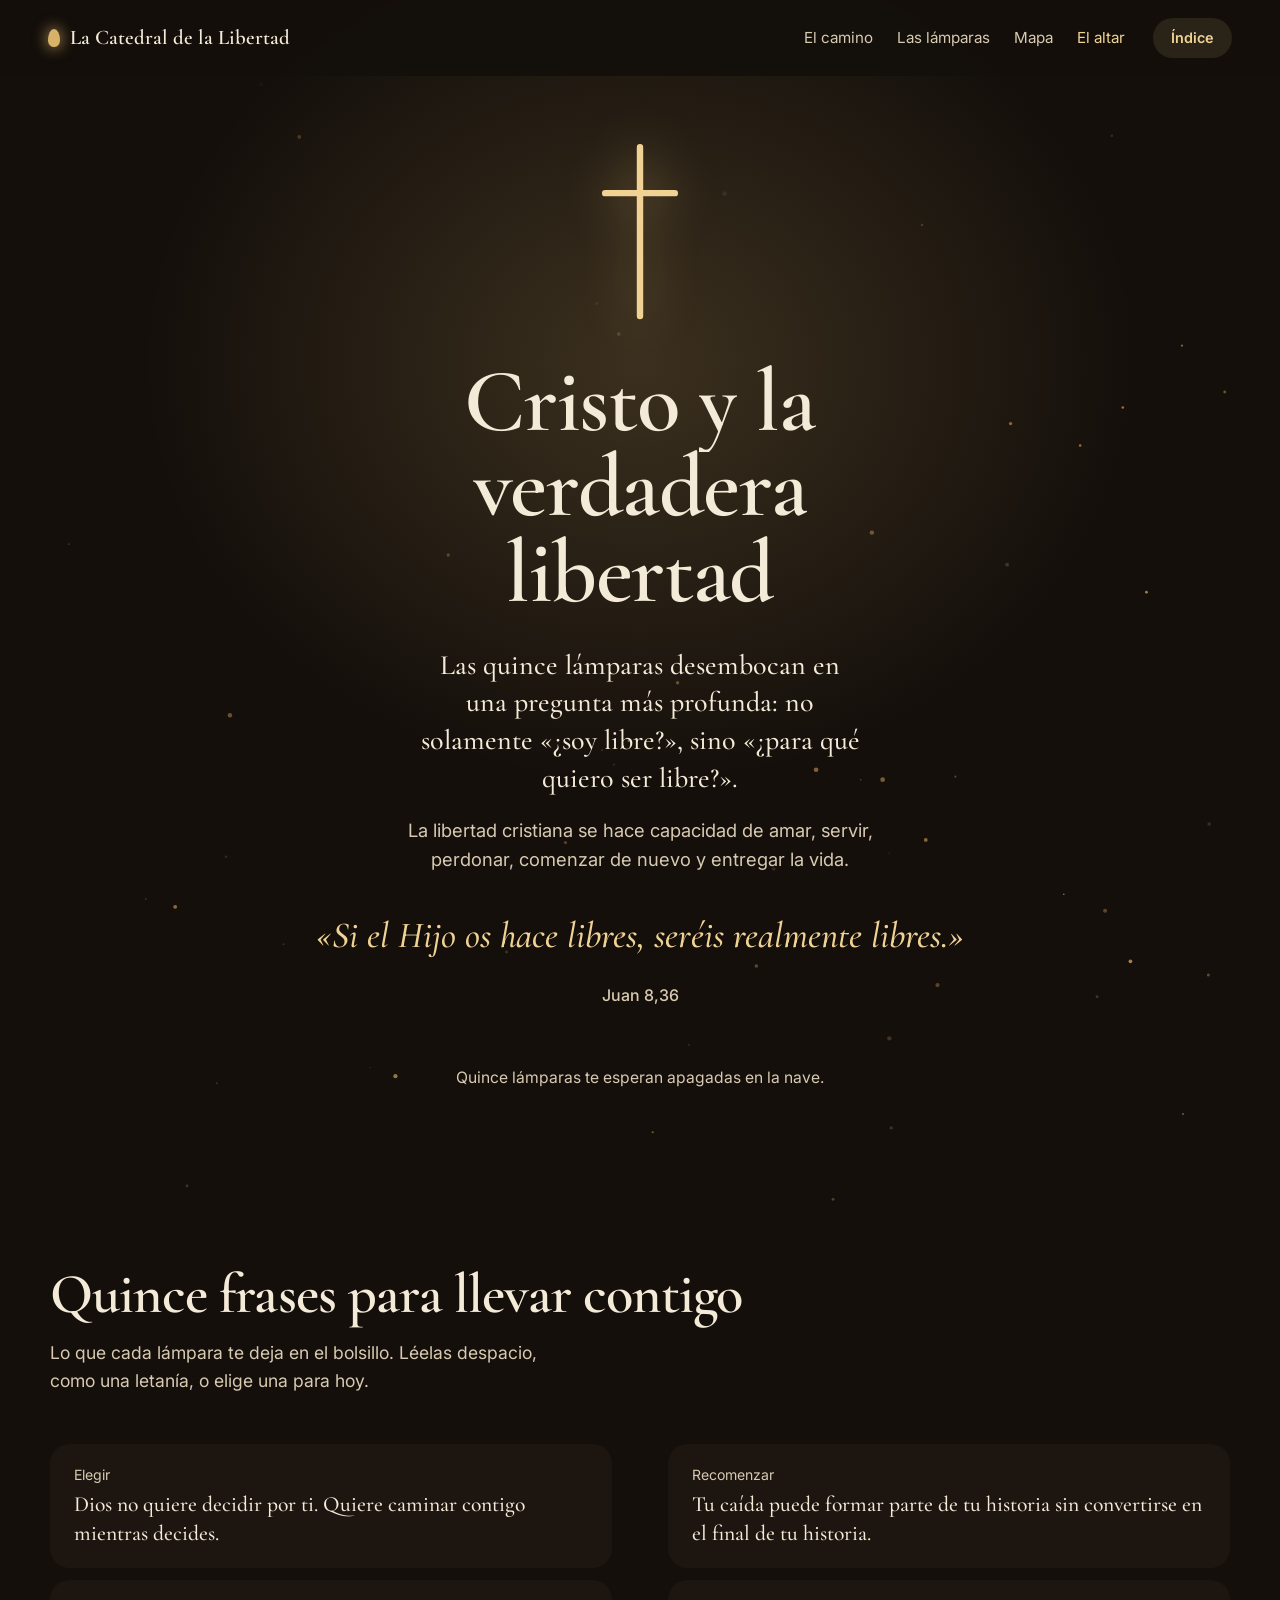
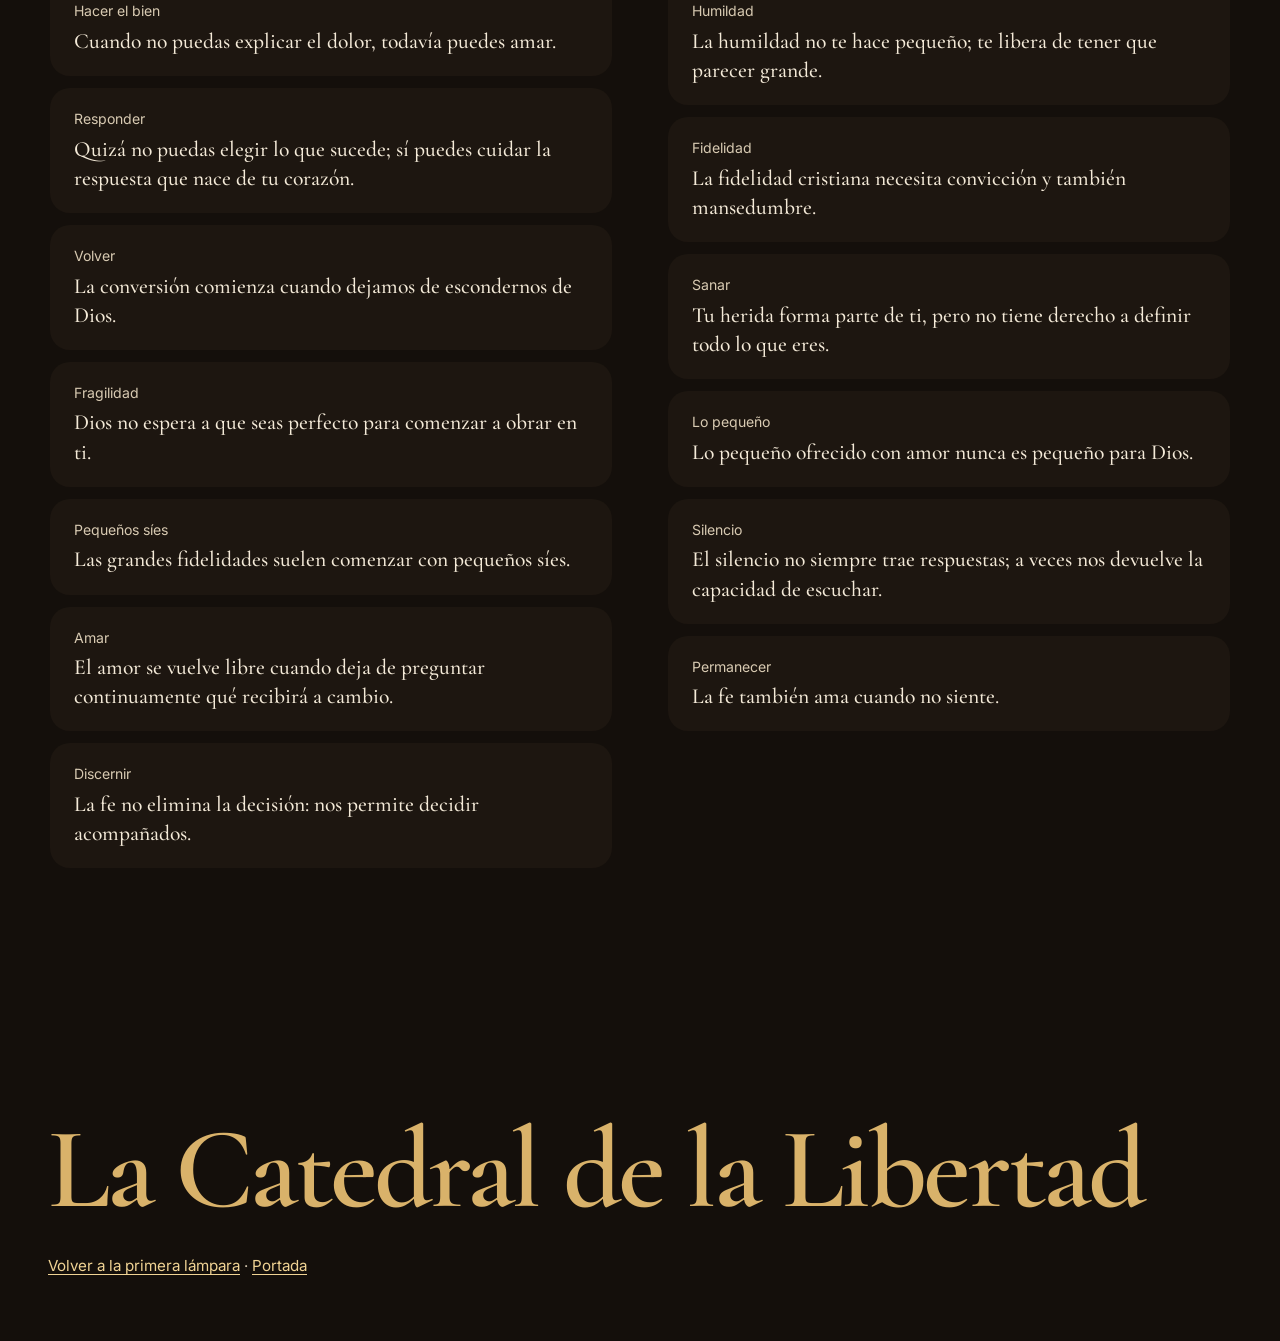
==== altar.html @ 7538ae70 "Add files via upload" ====
<!doctype html>
<html lang="es">
<head>
<meta charset="utf-8">
<meta name="viewport" content="width=device-width,initial-scale=1,viewport-fit=cover">
<title>El altar · La Catedral de la Libertad</title>
<meta name="description" content="El final del camino: Cristo y la verdadera libertad, y las quince frases para llevar contigo.">
<meta name="theme-color" content="#140f0b">
<link rel="icon" href="data:image/svg+xml,%3Csvg xmlns='http://www.w3.org/2000/svg' viewBox='0 0 64 64'%3E%3Crect width='64' height='64' rx='14' fill='%23140f0b'/%3E%3Cpath d='M32 10c6 8 9 13 9 19a9 9 0 0 1-18 0c0-6 3-11 9-19z' fill='%23d9b26a'/%3E%3Cpath d='M22 44h20l-3 10H25z' fill='%23a9803f'/%3E%3C/svg%3E">
<link rel="preconnect" href="https://fonts.googleapis.com">
<link rel="preconnect" href="https://fonts.gstatic.com" crossorigin>
<link href="https://fonts.googleapis.com/css2?family=Cormorant+Garamond:ital,wght@0,500;0,600;0,700;1,500&family=Inter:wght@400;500;600&display=swap" rel="stylesheet">
<link rel="stylesheet" href="estilo.css?v=4">
</head>
<body class="pagina-altar">
<header class="cabecera">
  <a class="marca" href="index.html"><span class="llama" aria-hidden="true"></span>La Catedral de la Libertad</a>
  <nav aria-label="Secciones">
    <a href="index.html#camino">El camino</a>
    <a href="index.html#lamparas">Las lámparas</a>
    <a href="index.html#mapa">Mapa</a>
    <a href="altar.html" aria-current="page">El altar</a>
  </nav>
  <a class="btn btn-linea cab-accion" href="index.html#lamparas">Índice</a>
</header>

<main id="top">
  <section class="altar-hero" aria-labelledby="altar-h">
    <div class="altar-fondo" aria-hidden="true" data-foto3d="0.025"><img src="assets_img/foto-altar.webp" alt="" onerror="this.parentNode.remove()"></div>
    <svg class="altar-cruz" viewBox="0 0 120 200" aria-hidden="true"><path d="M60 8v184M22 58h76"/></svg>
    <h1 id="altar-h">Cristo y la verdadera libertad</h1>
    <p class="entradilla">Las quince lámparas desembocan en una pregunta más profunda: no solamente «¿soy libre?», sino «¿para qué quiero ser libre?».</p>
    <p class="altar-texto">La libertad cristiana se hace capacidad de amar, servir, perdonar, comenzar de nuevo y entregar la vida.</p>
    <blockquote class="cita-grande"><p>«Si el Hijo os hace libres, seréis realmente libres.»</p><cite>Juan 8,36</cite></blockquote>
    <p class="progreso" data-progreso></p>
  </section>

  <section class="letania" aria-labelledby="letania-t">
    <h2 id="letania-t">Quince frases para llevar contigo</h2>
    <p class="letania-intro">Lo que cada lámpara te deja en el bolsillo. Léelas despacio, como una letanía, o elige una para hoy.</p>
    <ol id="letania-lista"></ol>
  </section>
</main>

<footer class="pie">
  <p class="pie-nombre">La Catedral de la Libertad</p>
  <p><a href="lampara.html?n=1">Volver a la primera lámpara</a> · <a href="index.html">Portada</a></p>
</footer>
<script src="contenido.js?v=4"></script>
<script src="app.js?v=4"></script>
<script src="efectos.js?v=4"></script>
</body>
</html>
---- estilo.css ----
/* La Catedral de la Libertad · estilo (familia visual de Huellas franciscanas) */
:root{
  --noche:#140f0b; --noche-2:#1d1610; --tierra:#2a2018; --tierra-2:#342819;
  --oro:#d9b26a; --oro-2:#f0d394; --oro-3:#a9803f;
  --marfil:#f4ead8; --marfil-2:#d8cab2; --gris:#a89a86;
  --olivo:#8f9b62; --terracota:#c0764a; --azul:#6f8fb0;
  --serif:'Cormorant Garamond',Georgia,'Times New Roman',serif;
  --sans:'Inter',system-ui,-apple-system,'Segoe UI',Roboto,Arial,sans-serif;
  --m:clamp(16px,4vw,48px);
  --lectura:1.18rem;
  --ease:cubic-bezier(.22,1,.36,1);
  color-scheme:dark;
}
*{box-sizing:border-box}
html{scroll-behavior:smooth;-webkit-text-size-adjust:100%}
html.letra-grande{--lectura:1.42rem}
@media (prefers-reduced-motion:reduce){html{scroll-behavior:auto}}
body{margin:0;background:var(--noche);color:var(--marfil);font:17px/1.6 var(--sans);-webkit-font-smoothing:antialiased;overflow-x:hidden}
img{max-width:100%;display:block}
a{color:var(--oro-2);text-underline-offset:3px}
a:hover{color:var(--marfil)}
button{font:inherit;color:inherit;cursor:pointer}
:focus-visible{outline:2px solid var(--oro-2);outline-offset:3px}
::selection{background:var(--oro);color:var(--noche)}
h1,h2,h3{font-family:var(--serif);font-weight:600;line-height:1.02;letter-spacing:-.015em;margin:0;text-wrap:balance}
p{margin:0 0 1em}

/* ---------- nave (fondo fijo) ---------- */
#nave{position:fixed;inset:0;z-index:0;display:block;
  background:radial-gradient(90% 70% at 62% 40%,#2f2216 0%,#1a130d 50%,#0d0907 100%)}
#velo{position:fixed;inset:0;z-index:1;pointer-events:none;
  background:linear-gradient(90deg,rgba(13,9,7,.82) 0%,rgba(13,9,7,.35) 42%,rgba(13,9,7,0) 62%),linear-gradient(0deg,rgba(13,9,7,.6),rgba(13,9,7,0) 28%)}
@media (max-width:900px){#velo{background:linear-gradient(0deg,rgba(13,9,7,.9) 0%,rgba(13,9,7,.55) 45%,rgba(13,9,7,.15) 100%)}}
.nave-tip{position:fixed;left:0;top:0;z-index:40;pointer-events:none;background:var(--noche);color:var(--oro-2);
  font:500 14px/1.2 var(--sans);padding:8px 12px;border-radius:999px;white-space:nowrap}
main,.pie{position:relative;z-index:2}

/* ---------- cabecera ---------- */
.cabecera{position:fixed;top:0;left:0;right:0;z-index:30;display:flex;align-items:center;gap:28px;
  padding:18px var(--m);transition:background .35s,padding .35s}
.cabecera.compacta{background:rgba(20,15,11,.94);padding-top:10px;padding-bottom:10px}
.pagina-lampara .cabecera,.pagina-altar .cabecera{background:rgba(20,15,11,.94)}
.marca{display:flex;align-items:center;gap:10px;font:600 1.3rem/1 var(--serif);color:var(--marfil);text-decoration:none;margin-right:auto}
.llama{width:12px;height:18px;border-radius:50% 50% 45% 45%/62% 62% 38% 38%;background:var(--oro);box-shadow:0 0 14px 2px rgba(240,200,120,.55);animation:llama 2.6s ease-in-out infinite}
@keyframes llama{50%{transform:scale(.9,1.08);box-shadow:0 0 20px 4px rgba(240,200,120,.7)}}
.cabecera nav{display:flex;gap:24px}
.cabecera nav a{color:var(--marfil-2);text-decoration:none;font-size:.95rem}
.cabecera nav a:hover,.cabecera nav a[aria-current]{color:var(--oro-2)}
@media (max-width:860px){.cabecera nav{display:none}.marca{font-size:1.12rem}}

/* ---------- botones ---------- */
.btn{display:inline-flex;align-items:center;justify-content:center;min-height:48px;padding:12px 24px;border-radius:999px;
  font:600 .98rem/1.1 var(--sans);text-decoration:none;border:0;transition:transform .2s var(--ease),background .2s,color .2s}
.btn:active{transform:scale(.97)}
.btn-oro{background:var(--oro);color:var(--noche)}
.btn-oro:hover{background:var(--oro-2);color:var(--noche)}
.btn-linea{background:rgba(240,211,148,.1);color:var(--oro-2)}
.btn-linea:hover{background:rgba(240,211,148,.2);color:var(--marfil)}
.btn-peq{min-height:40px;padding:8px 16px;font-size:.88rem}
.cab-accion{min-height:40px;padding:8px 18px;font-size:.9rem}
.enlace{background:none;border:0;padding:0;color:var(--oro-2);text-decoration:underline;text-underline-offset:3px}

/* ---------- portada: hero ---------- */
.hero{min-height:100vh;min-height:100svh;display:flex;flex-direction:column;justify-content:center;padding:120px var(--m) 64px;position:relative}
.hero-txt{max-width:640px}
.hero h1{font-size:clamp(3.4rem,9vw,8.6rem);line-height:.9;letter-spacing:-.03em;color:var(--marfil)}
.entradilla{font:500 clamp(1.3rem,2.2vw,1.75rem)/1.35 var(--serif);color:var(--marfil);margin:28px 0 36px;max-width:30ch}
.hero-acciones{display:flex;flex-wrap:wrap;gap:12px}
.progreso{margin-top:28px;color:var(--marfil-2);font-size:.98rem}
.pista{position:absolute;left:var(--m);bottom:28px;margin:0;color:var(--gris);font-size:.9rem}
@media (max-width:900px){.hero{justify-content:flex-end;padding-bottom:96px}}

/* ---------- intro ---------- */
.intro{min-height:90vh;display:grid;grid-template-columns:minmax(0,560px) 1fr;gap:48px;align-items:center;padding:160px var(--m)}
.intro h2{font-size:clamp(2.4rem,5vw,4.2rem);margin-bottom:28px}
.intro-txt p{font-size:var(--lectura);color:var(--marfil)}
.pregunta{margin:0;justify-self:end;max-width:460px;font:500 clamp(1.6rem,3vw,2.25rem)/1.2 var(--serif);color:var(--marfil-2);text-align:right}
.pregunta strong{display:block;color:var(--oro-2);font-weight:600;font-style:italic}
@media (max-width:900px){.intro{grid-template-columns:1fr;padding:120px var(--m);min-height:0}.pregunta{justify-self:start;text-align:left}}

/* ---------- etapas ---------- */
.etapa{background:var(--noche-2);padding:140px var(--m) 160px;display:grid;grid-template-columns:minmax(0,5fr) minmax(0,7fr);gap:clamp(32px,6vw,96px)}
.etapa-2{background:var(--tierra)}
.etapa-3{background:#18120d}
.etapa-cab{position:sticky;top:110px;align-self:start;display:flex;gap:24px}
.etapa-cab .etapa-num{font:600 clamp(5rem,11vw,10rem)/.8 var(--serif);color:var(--oro);margin:0;max-width:none}
.etapa-cab h2{font-size:clamp(2.2rem,4vw,3.6rem);margin:6px 0 20px}
.etapa-cab p{color:var(--marfil);font-size:1.06rem;max-width:42ch}
.etapa-rango{color:var(--oro-2)!important;font-weight:500}
.lista-lamparas{list-style:none;margin:0;padding:0;display:flex;flex-direction:column;gap:10px}
.item-lampara{display:grid;grid-template-columns:96px 1fr 28px;gap:24px;align-items:center;padding:18px 20px 18px 18px;border-radius:20px;
  text-decoration:none;color:var(--marfil);background:rgba(244,234,216,.035);transition:background .25s,transform .25s var(--ease)}
.item-lampara:hover{background:rgba(240,211,148,.1);color:var(--marfil);transform:translateX(6px)}
.item-img{width:96px;height:96px;border-radius:50%;overflow:hidden;background:var(--tierra);filter:saturate(.55) brightness(.75);transition:filter .4s}
.item-img img{width:100%;height:100%;object-fit:cover;transform:scale(1.08)}
.item-lampara:hover .item-img,.item-lampara.encendida .item-img{filter:none}
.item-txt{display:flex;flex-direction:column;gap:4px;min-width:0}
.item-tit{font:600 clamp(1.4rem,2.2vw,1.8rem)/1.1 var(--serif);color:var(--marfil)}
.item-meta{font-size:.9rem;color:var(--marfil-2)}
.item-llevar{font:italic 500 1.12rem/1.35 var(--serif);color:var(--oro-2)}
.item-estado{width:14px;height:20px;border-radius:50% 50% 45% 45%/62% 62% 38% 38%;background:var(--tierra-2);justify-self:center;transition:background .3s,box-shadow .3s}
.item-lampara.encendida .item-estado{background:var(--oro-2);box-shadow:0 0 16px 4px rgba(240,200,120,.55)}
.ventana{height:70vh}
@media (max-width:900px){
  .etapa{grid-template-columns:1fr;padding:96px var(--m) 110px}
  .etapa-cab{position:static}
  .item-lampara{grid-template-columns:72px 1fr 18px;gap:16px;padding:14px}
  .item-img{width:72px;height:72px}
  .item-lampara:hover{transform:none}
  .ventana{height:45vh}
}

/* ---------- mapa (rosetón) ---------- */
.mapa{background:var(--noche);padding:160px var(--m);display:grid;grid-template-columns:minmax(0,5fr) minmax(0,7fr);gap:clamp(32px,6vw,96px);align-items:center}
.mapa h2{font-size:clamp(2.2rem,4.4vw,3.8rem);margin-bottom:24px}
.mapa-txt>p{font-size:1.1rem;max-width:44ch}
.mapa-lista{list-style:none;padding:0;margin:32px 0 0;display:flex;flex-direction:column;gap:14px;color:var(--marfil-2)}
.mapa-lista a{color:var(--marfil);text-decoration-color:rgba(240,211,148,.35)}
.mapa-lista a.encendida{color:var(--oro-2)}
.ml-etapa{display:block;font:600 1.3rem/1.2 var(--serif);color:var(--c);margin-bottom:2px}
#mapa-svg{width:100%;height:auto;overflow:visible}
.m-anillo{fill:none;stroke:rgba(217,178,106,.22);stroke-width:1.5}
.m-anillo-2{stroke:rgba(217,178,106,.12)}
.m-radio{stroke:rgba(217,178,106,.18);stroke-width:1.2}
.m-centro{fill:var(--tierra);stroke:var(--oro);stroke-width:2}
.m-libertad{fill:var(--oro-2);font:700 30px var(--serif);text-anchor:middle;letter-spacing:.06em}
.m-sub{fill:var(--marfil-2);font:italic 500 19px var(--serif);text-anchor:middle}
.m-halo{fill:rgba(240,200,120,0);transition:fill .3s}
.m-punto{fill:var(--noche-2);stroke:var(--c);stroke-width:3;transition:fill .3s}
.m-n{fill:var(--marfil);font:600 17px var(--sans);text-anchor:middle;pointer-events:none}
.m-et{fill:var(--marfil-2);font:600 22px var(--serif);transition:fill .2s}
.m-luz:hover .m-halo,.m-luz:focus-visible .m-halo{fill:rgba(240,200,120,.22)}
.m-luz:hover .m-et,.m-luz:focus-visible .m-et{fill:var(--oro-2)}
.m-luz.encendida .m-punto{fill:var(--oro);stroke:var(--oro-2)}
.m-luz.encendida .m-n{fill:var(--noche)}
.m-luz.encendida .m-halo{fill:rgba(240,200,120,.18)}
@media (max-width:900px){.mapa{grid-template-columns:1fr;padding:110px var(--m)}.mapa-fig{order:-1}}

/* ---------- infografía ---------- */
.infografia{background:var(--marfil);color:var(--noche);padding:150px var(--m);display:grid;grid-template-columns:minmax(0,6fr) minmax(0,5fr);gap:clamp(32px,6vw,96px);align-items:center}
.infografia figure{margin:0}
.infografia img{width:100%;max-width:620px;height:auto;border-radius:6px;margin-inline:auto}
.infografia h2{font-size:clamp(2.2rem,4.4vw,3.8rem);margin-bottom:24px;color:var(--noche)}
.info-txt p{font-size:1.12rem;max-width:40ch}
.info-txt .nota{color:#4a3b2b}
.infografia .btn-linea{background:var(--noche);color:var(--oro-2)}
.infografia .btn-linea:hover{background:var(--tierra);color:var(--marfil)}
@media (max-width:900px){.infografia{grid-template-columns:1fr;padding:100px var(--m)}.infografia figure{order:2}}

/* ---------- cierre hacia el altar (portada) ---------- */
.altar-cierre{min-height:100vh;display:flex;flex-direction:column;justify-content:center;align-items:flex-start;padding:160px var(--m);max-width:820px}
.altar-cierre h2{font-size:clamp(2.6rem,6vw,5.4rem);margin-bottom:28px}
.altar-cierre>p{font:500 clamp(1.25rem,2vw,1.6rem)/1.4 var(--serif);max-width:34ch}
.cita-grande{margin:24px 0 40px;font:italic 500 clamp(1.6rem,3vw,2.3rem)/1.25 var(--serif);color:var(--oro-2)}
.cita-grande p{margin:0 0 8px}
.cita-grande cite{font:500 1rem var(--sans);font-style:normal;color:var(--marfil-2)}

/* ---------- pie ---------- */
.pie{background:var(--noche);padding:110px var(--m) 48px;color:var(--marfil-2)}
.pie-nombre{font:600 clamp(2.6rem,9vw,8rem)/.9 var(--serif);letter-spacing:-.03em;color:var(--oro);margin-bottom:32px}
.pie p:not(.pie-nombre){font-size:.95rem}
.sin-js{position:relative;z-index:3;padding:140px var(--m);font-size:1.1rem}

/* ---------- página de lámpara ---------- */
.pagina-lampara main{padding:120px var(--m) 40px}
.lamp-cab{display:grid;grid-template-columns:auto 1fr;gap:clamp(28px,5vw,72px);align-items:center;max-width:1180px;margin:0 auto 96px}
.lamp-img{position:relative;width:clamp(150px,22vw,300px);aspect-ratio:1}
.lamp-img img{width:100%;height:100%;object-fit:cover;border-radius:50%;transform:scale(1);filter:saturate(.6) brightness(.8);transition:filter 1.2s}
.lamp-img::after{content:"";position:absolute;inset:-10px;border-radius:50%;border:2px solid rgba(217,178,106,.35);transition:border-color 1s}
.lamp-luz{position:absolute;left:50%;top:-22px;width:18px;height:26px;margin-left:-9px;border-radius:50% 50% 45% 45%/62% 62% 38% 38%;background:var(--tierra-2);transition:background .6s,box-shadow .6s}
.lamp.encendida .lamp-img img{filter:none}
.lamp.encendida .lamp-img::after{border-color:var(--oro)}
.lamp.encendida .lamp-luz{background:var(--oro-2);box-shadow:0 0 26px 8px rgba(240,200,120,.55);animation:llama 2.4s ease-in-out infinite}
.lamp-cab h1{font-size:clamp(2.6rem,6vw,5.6rem);line-height:.95;letter-spacing:-.025em;max-width:16ch}
.lamp-fuente{font:italic 500 clamp(1.25rem,2vw,1.6rem)/1.3 var(--serif);color:var(--oro-2);margin:20px 0 10px}
.lamp-fuente i{font-style:normal}
.lamp-datos{color:var(--marfil-2);font-size:.95rem}
.lamp-herr{display:flex;flex-wrap:wrap;gap:10px;margin-top:20px}
@media (max-width:760px){.lamp-cab{grid-template-columns:1fr;gap:36px;margin-bottom:64px;padding-top:12px}}

.lectura{max-width:680px;margin:0 auto 110px}
.lectura p{font:500 calc(var(--lectura) + .22rem)/1.6 var(--serif);color:var(--marfil)}
.lectura p:first-child::first-letter{float:left;font:600 4.6em/.8 var(--serif);color:var(--oro);margin:.06em .1em 0 0}

.bloque{max-width:1180px;margin:0 auto 24px;padding:clamp(36px,5vw,64px);border-radius:28px;display:grid;grid-template-columns:minmax(0,4fr) minmax(0,8fr);gap:clamp(20px,4vw,64px)}
.bloque h2{font-size:clamp(1.9rem,3vw,2.6rem);color:var(--oro-2)}
.bloque p{font-size:var(--lectura);line-height:1.65;margin:0}
.detente{background:var(--noche-2)}
.palabra{background:var(--tierra)}
.palabra blockquote{margin:0}
.palabra blockquote p{font:italic 500 calc(var(--lectura) + .55rem)/1.35 var(--serif)}
.palabra cite{display:block;margin-top:14px;font-style:normal;color:var(--oro-2);font-weight:600}
.paso{background:var(--oro);color:var(--noche)}
.paso h2{color:var(--noche)}
.paso p{font-weight:500}
.oracion{background:var(--noche-2)}
.oracion p{font:500 calc(var(--lectura) + .2rem)/1.6 var(--serif)}
@media (max-width:760px){.bloque{grid-template-columns:1fr;border-radius:22px}}

.llevar{max-width:1180px;margin:110px auto 120px;text-align:center;display:flex;flex-direction:column;align-items:center}
.llevar h2{font:500 1.05rem/1.2 var(--sans);color:var(--marfil-2);letter-spacing:0;margin-bottom:20px}
.llevar-frase{font:600 clamp(1.9rem,4.4vw,3.4rem)/1.12 var(--serif);max-width:22ch;color:var(--marfil);margin-bottom:40px}
.lamp.encendida .llevar-frase{color:var(--oro-2)}
.btn-encender{min-height:56px;padding:14px 30px;font-size:1.05rem}
.btn-encender[aria-pressed="true"]{background:rgba(240,211,148,.12);color:var(--oro-2)}
.llevar-nota{margin-top:18px;color:var(--marfil-2);font-size:.95rem}

.lamp-nav{max-width:1180px;margin:0 auto 48px;display:grid;grid-template-columns:1fr 1fr;gap:12px}
.lamp-nav a{display:flex;flex-direction:column;gap:6px;padding:26px 30px;border-radius:22px;background:var(--noche-2);text-decoration:none;
  color:var(--marfil);font:600 clamp(1.25rem,2vw,1.6rem)/1.15 var(--serif);transition:background .25s}
.lamp-nav a span{font:500 .88rem var(--sans);color:var(--marfil-2)}
.lamp-nav a:hover{background:var(--tierra)}
.ln-sig{text-align:right;align-items:flex-end}
@media (max-width:640px){.lamp-nav{grid-template-columns:1fr}.ln-sig{text-align:left;align-items:flex-start}}
.rosario{max-width:1180px;margin:0 auto 40px}
.rosario ol{list-style:none;padding:0;margin:0;display:flex;flex-wrap:wrap;gap:8px;justify-content:center}
.rosario a{display:grid;place-items:center;width:44px;height:44px;border-radius:50%;background:var(--noche-2);color:var(--marfil-2);text-decoration:none;font:600 .9rem var(--sans);transition:background .2s,color .2s}
.rosario a:hover{background:var(--tierra);color:var(--marfil)}
.rosario a.encendida{background:var(--oro);color:var(--noche)}
.rosario a[aria-current]{outline:2px solid var(--oro-2);outline-offset:3px}
.ros-altar{font-family:var(--serif)!important;font-size:1.2rem!important}

/* ---------- altar ---------- */
.pagina-altar main{padding:0 var(--m)}
.altar-hero{min-height:100vh;display:flex;flex-direction:column;align-items:center;justify-content:center;text-align:center;padding:140px 0 100px;
  background:radial-gradient(60% 50% at 50% 30%,rgba(240,200,120,.18),rgba(20,15,11,0) 70%)}
.altar-cruz{width:clamp(70px,9vw,110px);height:auto;stroke:var(--oro-2);stroke-width:7;stroke-linecap:round;fill:none;margin-bottom:36px;filter:drop-shadow(0 0 24px rgba(240,200,120,.55))}
.altar-hero h1{font-size:clamp(2.8rem,7vw,6.4rem);line-height:.95;max-width:14ch}
.altar-hero .entradilla{margin:32px auto 18px;max-width:34ch}
.altar-texto{font-size:1.15rem;max-width:44ch;color:var(--marfil-2)}
.altar-hero .cita-grande{margin:20px 0 24px}
.letania{max-width:1180px;margin:0 auto;padding:60px 0 140px}
.letania h2{font-size:clamp(2.2rem,4.4vw,3.8rem);margin-bottom:16px}
.letania-intro{font-size:1.1rem;color:var(--marfil-2);max-width:48ch;margin-bottom:48px}
#letania-lista{list-style:none;margin:0;padding:0;columns:2 420px;column-gap:56px}
#letania-lista li{break-inside:avoid;margin-bottom:12px}
#letania-lista a{display:block;padding:20px 24px;border-radius:20px;background:var(--noche-2);text-decoration:none;transition:background .25s}
#letania-lista a:hover{background:var(--tierra)}
.let-matiz{display:block;font-size:.88rem;color:var(--marfil-2);margin-bottom:4px}
.let-frase{font:500 1.35rem/1.3 var(--serif);color:var(--marfil)}
#letania-lista li.encendida .let-frase{color:var(--oro-2)}

/* ---------- fotos realistas (si existen en assets_img) ---------- */
#foto-nave{position:fixed;inset:0;z-index:0;overflow:hidden;background:var(--noche)}
#foto-nave img{width:100%;height:100%;object-fit:cover;object-position:50% 45%;transform:scale(1.04);transform-origin:50% 48%;will-change:transform;filter:brightness(.82) saturate(.95)}
body.con-foto #velo{background:linear-gradient(90deg,rgba(13,9,7,.86) 0%,rgba(13,9,7,.5) 40%,rgba(13,9,7,.08) 70%),linear-gradient(0deg,rgba(13,9,7,.75),rgba(13,9,7,0) 35%)}
@media (max-width:900px){body.con-foto #velo{background:linear-gradient(0deg,rgba(13,9,7,.94) 0%,rgba(13,9,7,.6) 50%,rgba(13,9,7,.2) 100%)}}
.item-img img:not(.ilus){transform:scale(1.02)}

.etapa-foto{margin:40px 0 0;border-radius:24px;overflow:hidden;aspect-ratio:3/2;max-width:520px;background:var(--tierra)}
.etapa-foto img{width:100%;height:100%;object-fit:cover}
.etapa-cab{max-height:none}
@media (max-width:900px){.etapa-foto{aspect-ratio:16/10;max-width:none;margin-top:28px}}

.lamp-foto{position:relative;margin:-120px calc(var(--m) * -1) 0;height:min(78vh,760px);overflow:hidden;background:var(--noche)}
@property --s{syntax:'<number>';inherits:true;initial-value:1.03}
.lamp-foto{--s:1.03;transition:--s 8s linear}
.lamp.encendida .lamp-foto{--s:1.09}
.lamp-foto img,.lamp-foto .foto3d{width:100%;height:100%;object-fit:cover;display:block;filter:brightness(.55) saturate(.55);transition:filter 1.6s var(--ease);
  transform:translate3d(0,var(--py,0px),0) scale(var(--s));will-change:transform}
.lamp.encendida .lamp-foto img,.lamp.encendida .lamp-foto .foto3d{filter:brightness(.95) saturate(1.05)}
.lamp-foto.destello::after{content:"";position:absolute;inset:0;z-index:3;pointer-events:none;background:radial-gradient(60% 60% at 50% 60%,rgba(255,226,160,.55),rgba(255,226,160,0) 70%);animation:destello 1.4s var(--ease) forwards}
@keyframes destello{from{opacity:1}to{opacity:0}}
.lamp-velo{position:absolute;inset:0;background:linear-gradient(0deg,var(--noche) 0%,rgba(20,15,11,.55) 38%,rgba(20,15,11,0) 70%)}
.lamp:not(.sin-foto) .lamp-cab{grid-template-columns:1fr;margin-top:-260px;position:relative;z-index:2}
.lamp:not(.sin-foto) .lamp-img{display:none}
@media (max-width:760px){.lamp-foto{height:62vh}.lamp:not(.sin-foto) .lamp-cab{margin-top:-190px}}

.altar-hero{position:relative;isolation:isolate}
.altar-fondo{position:absolute;inset:0 calc(var(--m) * -1);z-index:-1;overflow:hidden}
.altar-fondo img{width:100%;height:100%;object-fit:cover;filter:brightness(.5)}
.altar-fondo::after{content:"";position:absolute;inset:0;background:linear-gradient(0deg,var(--noche) 0%,rgba(20,15,11,.35) 50%,rgba(20,15,11,.6) 100%)}

/* ---------- 3D y movimiento ---------- */
.foto3d{position:absolute;inset:0;width:100%;height:100%;display:block}
img.con-3d{visibility:hidden}
#foto-nave{transform-origin:50% 48%;will-change:transform}
body.con-foto #nave{background:none}
#foto-nave img{transform:none}
#foto-nave .foto3d{filter:brightness(.82) saturate(.95)}
.etapa-foto{position:relative;transition:transform .5s var(--ease);transform-style:preserve-3d}
.altar-fondo .foto3d{filter:brightness(.5)}
.motas{position:absolute;inset:0;width:100%;height:100%;pointer-events:none;z-index:2}
.lamp-foto .motas{z-index:1}
.altar-hero .motas{z-index:0}
.chispas{position:fixed;inset:0;z-index:60;pointer-events:none}
.infografia figure{transition:transform .5s var(--ease)}

/* títulos palabra a palabra */
.pal{display:inline-block;overflow:hidden;vertical-align:top;padding-bottom:.08em;margin-bottom:-.08em}
.pal>span{display:inline-block;transform:translateY(105%);transition:transform 1s var(--ease) calc(var(--i) * 90ms + 150ms)}
.pal-in .pal>span{transform:none}

/* rosetón */
#mapa-svg .m-radio{stroke-dasharray:240;stroke-dashoffset:240;transition:stroke-dashoffset 1.6s var(--ease)}
#mapa-svg .m-luz{opacity:0;transform-box:fill-box;transform-origin:center;transition:opacity .6s,transform .6s var(--ease)}
#mapa-svg.dibujado .m-radio{stroke-dashoffset:0}
#mapa-svg.dibujado .m-luz{opacity:1}
#mapa-svg .m-anillo{transform-origin:300px 300px;stroke-dasharray:6 10}
#mapa-svg.dibujado .m-anillo{animation:girar 90s linear infinite}
#mapa-svg.dibujado .m-anillo-2{animation-direction:reverse;animation-duration:140s}
@keyframes girar{to{transform:rotate(360deg)}}
.m-luz.encendida .m-halo{animation:latir 2.6s ease-in-out infinite}
@keyframes latir{50%{fill:rgba(240,200,120,.32)}}
.altar-cruz{animation:cruz 5s ease-in-out infinite}
@keyframes cruz{50%{filter:drop-shadow(0 0 40px rgba(240,200,120,.85))}}

/* recorrido 3D por la nave */
.vuelo{position:relative;background:#0b0806}
.vuelo-cab{padding:140px var(--m) 40px;max-width:760px}
.vuelo-cab h2{font-size:clamp(2.6rem,6vw,5.2rem);margin-bottom:20px}
.vuelo-cab p{font-size:1.15rem;color:var(--marfil-2);max-width:46ch}
.vuelo-pista{position:relative;height:900vh}
.vuelo-escena{position:sticky;top:0;height:100vh;height:100svh;overflow:hidden;perspective:900px;perspective-origin:50% 45%}
.vuelo-fondo{position:absolute;inset:-10%;background:url(assets_img/foto-nave.webp) center 45%/cover no-repeat;filter:brightness(.28) blur(3px) saturate(.8)}
.vuelo-mundo{position:absolute;left:50%;top:50%;width:0;height:0;transform-style:preserve-3d}
.vc{position:absolute;left:0;top:0;width:min(46vw,620px);aspect-ratio:16/10;border-radius:22px;overflow:hidden;text-decoration:none;color:var(--marfil);
  background:var(--tierra);visibility:hidden;will-change:transform,opacity;backface-visibility:hidden}
.vc img{width:100%;height:100%;object-fit:cover;filter:brightness(.62) saturate(.7);transition:filter .8s}
.vc::after{content:"";position:absolute;inset:0;background:linear-gradient(0deg,rgba(13,9,7,.92) 0%,rgba(13,9,7,.2) 55%,rgba(13,9,7,0) 75%)}
.vc-txt{position:absolute;left:26px;right:26px;bottom:22px;z-index:2;display:flex;flex-direction:column;gap:6px}
.vc-sup{font-size:.9rem;color:var(--oro-2)}
.vc-tit{font:600 clamp(1.4rem,2.6vw,2.2rem)/1.05 var(--serif)}
.vc-frase{font:italic 500 clamp(1rem,1.4vw,1.2rem)/1.3 var(--serif);color:var(--marfil-2)}
.vc-llama{position:absolute;top:18px;right:20px;z-index:2;width:14px;height:20px;border-radius:50% 50% 45% 45%/62% 62% 38% 38%;background:var(--tierra-2)}
.vc.encendida img,.vc:hover img,.vc:focus-visible img{filter:none}
.vc.encendida{box-shadow:0 0 0 2px var(--oro),0 0 60px rgba(240,200,120,.35)}
.vc.encendida .vc-llama{background:var(--oro-2);box-shadow:0 0 18px 5px rgba(240,200,120,.6);animation:llama 2.4s ease-in-out infinite}
.vc-altar{width:min(70vw,980px)}
.vc-altar img{filter:brightness(.8)}
.vuelo-hud{position:absolute;left:var(--m);bottom:44px;margin:0;z-index:3;font:600 clamp(1.1rem,2vw,1.5rem)/1.2 var(--serif);color:var(--marfil)}
.vuelo-barra{position:absolute;left:var(--m);right:var(--m);bottom:28px;height:3px;border-radius:3px;background:rgba(240,211,148,.15);z-index:3}
.vuelo-barra i{display:block;height:100%;background:var(--oro);border-radius:3px;transform-origin:left;transform:scaleX(0)}
@media (max-width:760px){.vc{width:78vw}.vc-altar{width:88vw}.vc-txt{left:16px;right:16px;bottom:14px}.vuelo-cab{padding-top:100px}}
/* sin movimiento: tira horizontal normal */
.vuelo.plano .vuelo-pista{height:auto}
.vuelo.plano .vuelo-escena{position:relative;height:auto;overflow-x:auto;perspective:none;padding:20px var(--m) 60px}
.vuelo.plano .vuelo-mundo{position:static;width:auto;height:auto;display:flex;gap:16px}
.vuelo.plano .vc{position:relative;visibility:visible;flex:0 0 min(78vw,480px)}
.vuelo.plano .vuelo-fondo,.vuelo.plano .vuelo-hud,.vuelo.plano .vuelo-barra{display:none}

/* ---------- movimiento ---------- */
.js .aparece{opacity:0;transform:translateY(24px);transition:opacity .8s var(--ease) var(--d,0ms),transform .8s var(--ease) var(--d,0ms)}
.js .aparece.visto{opacity:1;transform:none}
@media (prefers-reduced-motion:reduce){
  .llama,.lamp.encendida .lamp-luz{animation:none}
  .js .aparece{opacity:1;transform:none;transition:none}
  .item-lampara:hover{transform:none}
}
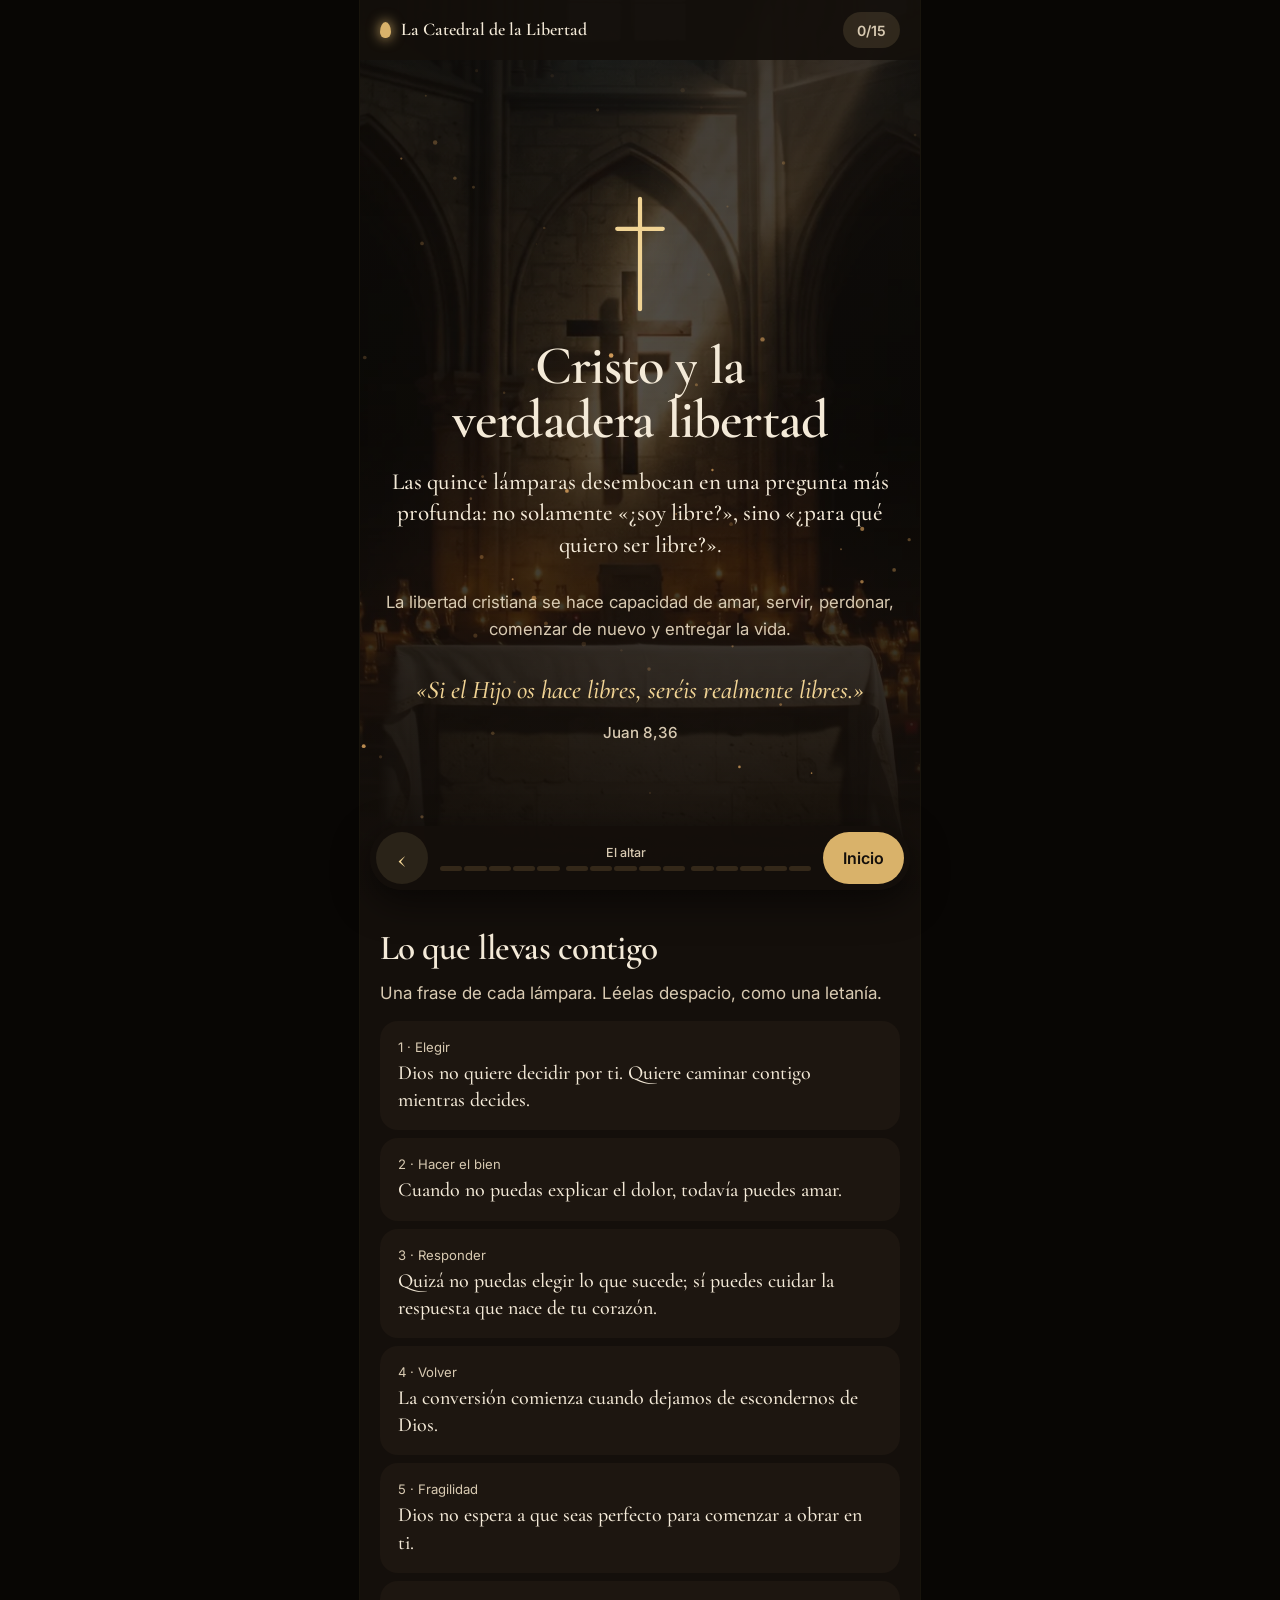
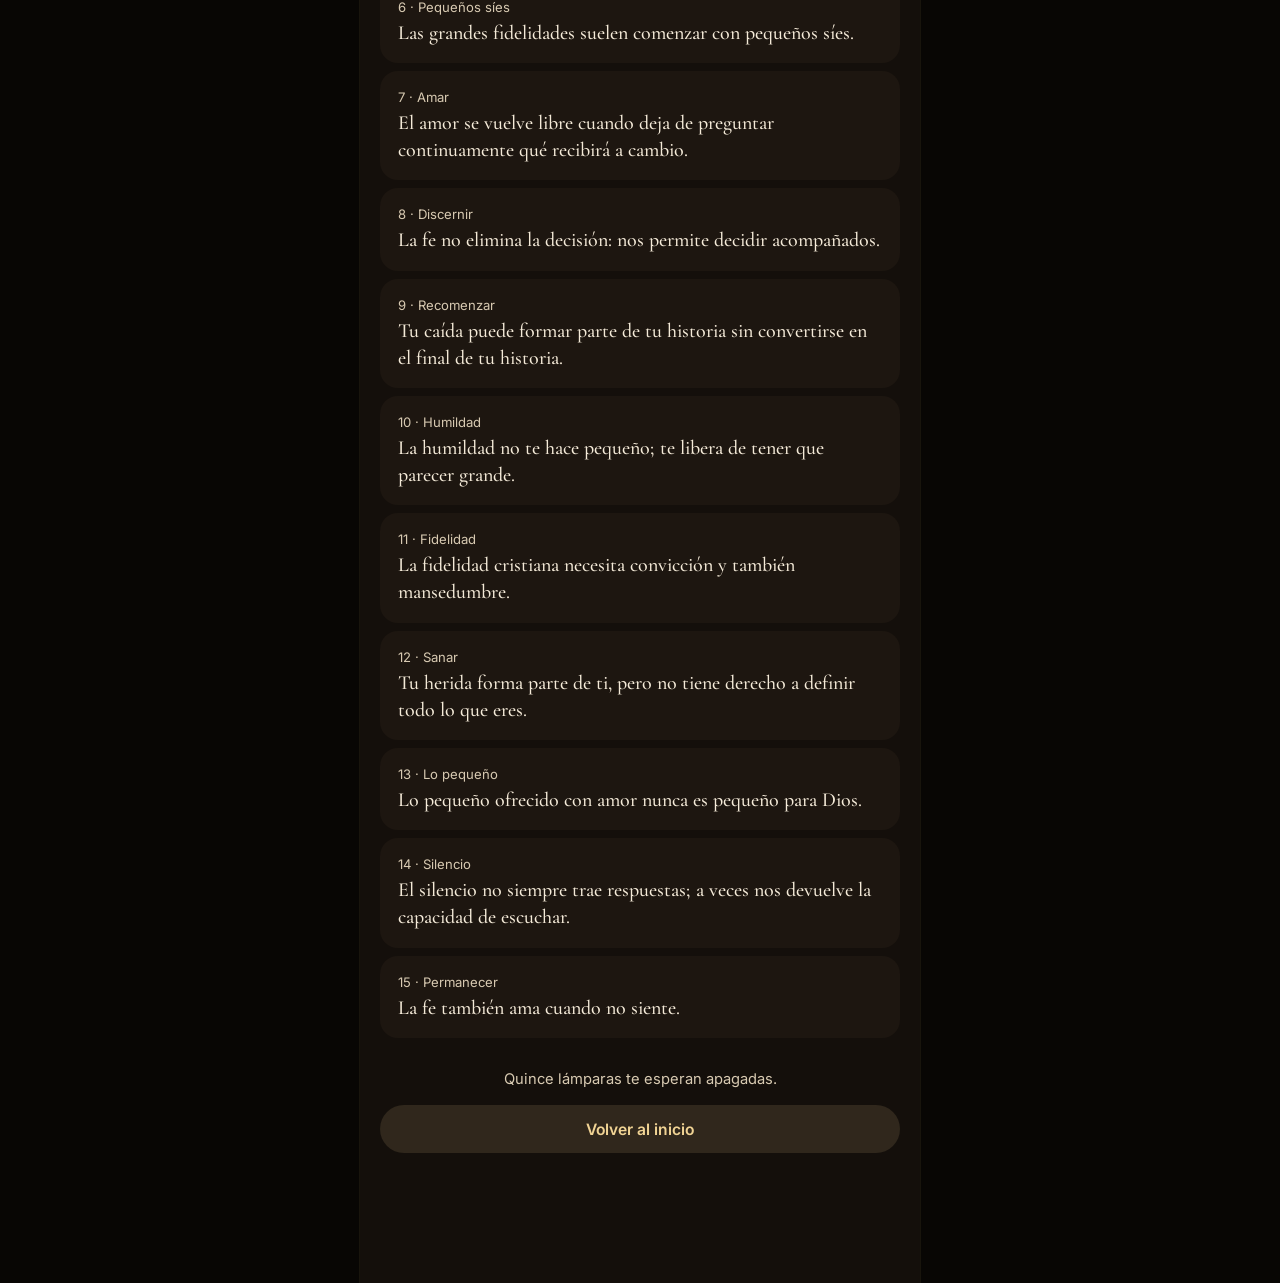
==== commit 420dccc2: "Add files via upload" ====
--- a/altar.html
+++ b/altar.html
@@ -4,26 +4,22 @@
 <meta charset="utf-8">
 <meta name="viewport" content="width=device-width,initial-scale=1,viewport-fit=cover">
 <title>El altar · La Catedral de la Libertad</title>
-<meta name="description" content="El final del camino: Cristo y la verdadera libertad, y las quince frases para llevar contigo.">
+<meta name="description" content="El final del camino: Cristo y la verdadera libertad.">
 <meta name="theme-color" content="#140f0b">
+<meta property="og:title" content="La Catedral de la Libertad">
+<meta property="og:description" content="Un camino en tres etapas y quince lámparas para descubrir con Cristo para qué queremos ser libres.">
+<meta property="og:image" content="assets_img/foto-nave.webp">
 <link rel="icon" href="data:image/svg+xml,%3Csvg xmlns='http://www.w3.org/2000/svg' viewBox='0 0 64 64'%3E%3Crect width='64' height='64' rx='14' fill='%23140f0b'/%3E%3Cpath d='M32 10c6 8 9 13 9 19a9 9 0 0 1-18 0c0-6 3-11 9-19z' fill='%23d9b26a'/%3E%3Cpath d='M22 44h20l-3 10H25z' fill='%23a9803f'/%3E%3C/svg%3E">
 <link rel="preconnect" href="https://fonts.googleapis.com">
 <link rel="preconnect" href="https://fonts.gstatic.com" crossorigin>
 <link href="https://fonts.googleapis.com/css2?family=Cormorant+Garamond:ital,wght@0,500;0,600;0,700;1,500&family=Inter:wght@400;500;600&display=swap" rel="stylesheet">
-<link rel="stylesheet" href="estilo.css?v=4">
+<link rel="stylesheet" href="estilo.css?v=6">
 </head>
 <body class="pagina-altar">
 <header class="cabecera">
   <a class="marca" href="index.html"><span class="llama" aria-hidden="true"></span>La Catedral de la Libertad</a>
-  <nav aria-label="Secciones">
-    <a href="index.html#camino">El camino</a>
-    <a href="index.html#lamparas">Las lámparas</a>
-    <a href="index.html#mapa">Mapa</a>
-    <a href="altar.html" aria-current="page">El altar</a>
-  </nav>
-  <a class="btn btn-linea cab-accion" href="index.html#lamparas">Índice</a>
+  <a class="cab-progreso" href="index.html#camino" data-pill aria-label="Tu progreso en el camino">0/15</a>
 </header>
-
 <main id="top">
   <section class="altar-hero" aria-labelledby="altar-h">
     <div class="altar-fondo" aria-hidden="true" data-foto3d="0.025"><img src="assets_img/foto-altar.webp" alt="" onerror="this.parentNode.remove()"></div>
@@ -32,22 +28,17 @@
     <p class="entradilla">Las quince lámparas desembocan en una pregunta más profunda: no solamente «¿soy libre?», sino «¿para qué quiero ser libre?».</p>
     <p class="altar-texto">La libertad cristiana se hace capacidad de amar, servir, perdonar, comenzar de nuevo y entregar la vida.</p>
     <blockquote class="cita-grande"><p>«Si el Hijo os hace libres, seréis realmente libres.»</p><cite>Juan 8,36</cite></blockquote>
+  </section>
+  <section class="letania" aria-labelledby="letania-t">
+    <h2 id="letania-t">Lo que llevas contigo</h2>
+    <p class="letania-intro">Una frase de cada lámpara. Léelas despacio, como una letanía.</p>
+    <ol id="letania-lista"></ol>
     <p class="progreso" data-progreso></p>
-  </section>
-
-  <section class="letania" aria-labelledby="letania-t">
-    <h2 id="letania-t">Quince frases para llevar contigo</h2>
-    <p class="letania-intro">Lo que cada lámpara te deja en el bolsillo. Léelas despacio, como una letanía, o elige una para hoy.</p>
-    <ol id="letania-lista"></ol>
+    <a class="btn btn-linea" href="index.html">Volver al inicio</a>
   </section>
 </main>
-
-<footer class="pie">
-  <p class="pie-nombre">La Catedral de la Libertad</p>
-  <p><a href="lampara.html?n=1">Volver a la primera lámpara</a> · <a href="index.html">Portada</a></p>
-</footer>
-<script src="contenido.js?v=4"></script>
-<script src="app.js?v=4"></script>
-<script src="efectos.js?v=4"></script>
+<script src="contenido.js?v=6"></script>
+<script src="app.js?v=6"></script>
+<script src="efectos.js?v=6"></script>
 </body>
 </html>
--- a/estilo.css
+++ b/estilo.css
@@ -1,349 +1,215 @@
-/* La Catedral de la Libertad · estilo (familia visual de Huellas franciscanas) */
+/* La Catedral de la Libertad · versión móvil (un solo camino)
+   Familia visual de Huellas franciscanas: negro, oro, Cormorant Garamond + Inter.
+   En pantallas grandes se muestra la misma columna de móvil, centrada. */
 :root{
   --noche:#140f0b; --noche-2:#1d1610; --tierra:#2a2018; --tierra-2:#342819;
   --oro:#d9b26a; --oro-2:#f0d394; --oro-3:#a9803f;
   --marfil:#f4ead8; --marfil-2:#d8cab2; --gris:#a89a86;
-  --olivo:#8f9b62; --terracota:#c0764a; --azul:#6f8fb0;
   --serif:'Cormorant Garamond',Georgia,'Times New Roman',serif;
   --sans:'Inter',system-ui,-apple-system,'Segoe UI',Roboto,Arial,sans-serif;
-  --m:clamp(16px,4vw,48px);
-  --lectura:1.18rem;
+  --col:560px; --m:20px; --lectura:1.14rem;
   --ease:cubic-bezier(.22,1,.36,1);
   color-scheme:dark;
 }
 *{box-sizing:border-box}
 html{scroll-behavior:smooth;-webkit-text-size-adjust:100%}
-html.letra-grande{--lectura:1.42rem}
+html.letra-grande{--lectura:1.36rem}
 @media (prefers-reduced-motion:reduce){html{scroll-behavior:auto}}
-body{margin:0;background:var(--noche);color:var(--marfil);font:17px/1.6 var(--sans);-webkit-font-smoothing:antialiased;overflow-x:hidden}
+body{margin:0;background:#0b0806;color:var(--marfil);font:17px/1.6 var(--sans);-webkit-font-smoothing:antialiased;overflow-x:hidden;-webkit-tap-highlight-color:transparent}
 img{max-width:100%;display:block}
 a{color:var(--oro-2);text-underline-offset:3px}
-a:hover{color:var(--marfil)}
 button{font:inherit;color:inherit;cursor:pointer}
 :focus-visible{outline:2px solid var(--oro-2);outline-offset:3px}
 ::selection{background:var(--oro);color:var(--noche)}
 h1,h2,h3{font-family:var(--serif);font-weight:600;line-height:1.02;letter-spacing:-.015em;margin:0;text-wrap:balance}
 p{margin:0 0 1em}
-
-/* ---------- nave (fondo fijo) ---------- */
-#nave{position:fixed;inset:0;z-index:0;display:block;
-  background:radial-gradient(90% 70% at 62% 40%,#2f2216 0%,#1a130d 50%,#0d0907 100%)}
-#velo{position:fixed;inset:0;z-index:1;pointer-events:none;
-  background:linear-gradient(90deg,rgba(13,9,7,.82) 0%,rgba(13,9,7,.35) 42%,rgba(13,9,7,0) 62%),linear-gradient(0deg,rgba(13,9,7,.6),rgba(13,9,7,0) 28%)}
-@media (max-width:900px){#velo{background:linear-gradient(0deg,rgba(13,9,7,.9) 0%,rgba(13,9,7,.55) 45%,rgba(13,9,7,.15) 100%)}}
-.nave-tip{position:fixed;left:0;top:0;z-index:40;pointer-events:none;background:var(--noche);color:var(--oro-2);
-  font:500 14px/1.2 var(--sans);padding:8px 12px;border-radius:999px;white-space:nowrap}
-main,.pie{position:relative;z-index:2}
+main,.pie{position:relative;z-index:2;max-width:var(--col);margin:0 auto;background:var(--noche)}
+.portada main{background:transparent}
+.sin-js{padding:120px var(--m)}
 
 /* ---------- cabecera ---------- */
-.cabecera{position:fixed;top:0;left:0;right:0;z-index:30;display:flex;align-items:center;gap:28px;
-  padding:18px var(--m);transition:background .35s,padding .35s}
-.cabecera.compacta{background:rgba(20,15,11,.94);padding-top:10px;padding-bottom:10px}
-.pagina-lampara .cabecera,.pagina-altar .cabecera{background:rgba(20,15,11,.94)}
-.marca{display:flex;align-items:center;gap:10px;font:600 1.3rem/1 var(--serif);color:var(--marfil);text-decoration:none;margin-right:auto}
-.llama{width:12px;height:18px;border-radius:50% 50% 45% 45%/62% 62% 38% 38%;background:var(--oro);box-shadow:0 0 14px 2px rgba(240,200,120,.55);animation:llama 2.6s ease-in-out infinite}
-@keyframes llama{50%{transform:scale(.9,1.08);box-shadow:0 0 20px 4px rgba(240,200,120,.7)}}
-.cabecera nav{display:flex;gap:24px}
-.cabecera nav a{color:var(--marfil-2);text-decoration:none;font-size:.95rem}
-.cabecera nav a:hover,.cabecera nav a[aria-current]{color:var(--oro-2)}
-@media (max-width:860px){.cabecera nav{display:none}.marca{font-size:1.12rem}}
+.cabecera{position:fixed;top:0;left:50%;z-index:30;width:100%;max-width:var(--col);transform:translateX(-50%);
+  display:flex;align-items:center;justify-content:space-between;gap:12px;padding:calc(12px + env(safe-area-inset-top)) var(--m) 12px;transition:background .3s}
+.cabecera.compacta,.pagina-lampara .cabecera,.pagina-etapa .cabecera,.pagina-altar .cabecera{background:rgba(20,15,11,.94)}
+.marca{display:flex;align-items:center;gap:10px;font:600 1.12rem/1 var(--serif);color:var(--marfil);text-decoration:none}
+.llama{width:11px;height:16px;border-radius:50% 50% 45% 45%/62% 62% 38% 38%;background:var(--oro);box-shadow:0 0 12px 2px rgba(240,200,120,.55);animation:llama 2.6s ease-in-out infinite}
+@keyframes llama{50%{transform:scale(.9,1.08);box-shadow:0 0 18px 4px rgba(240,200,120,.7)}}
+.cab-progreso{min-width:56px;height:36px;padding:0 14px;border-radius:999px;display:grid;place-items:center;background:rgba(240,211,148,.12);
+  color:var(--marfil-2);font:600 .88rem var(--sans);text-decoration:none}
+.cab-progreso.con-luz{background:var(--oro);color:var(--noche)}
 
 /* ---------- botones ---------- */
-.btn{display:inline-flex;align-items:center;justify-content:center;min-height:48px;padding:12px 24px;border-radius:999px;
-  font:600 .98rem/1.1 var(--sans);text-decoration:none;border:0;transition:transform .2s var(--ease),background .2s,color .2s}
+.btn{display:inline-flex;align-items:center;justify-content:center;gap:8px;min-height:48px;padding:12px 22px;border-radius:999px;
+  font:600 .98rem/1.1 var(--sans);text-decoration:none;border:0;text-align:center;transition:transform .2s var(--ease),background .2s,color .2s}
 .btn:active{transform:scale(.97)}
 .btn-oro{background:var(--oro);color:var(--noche)}
 .btn-oro:hover{background:var(--oro-2);color:var(--noche)}
-.btn-linea{background:rgba(240,211,148,.1);color:var(--oro-2)}
-.btn-linea:hover{background:rgba(240,211,148,.2);color:var(--marfil)}
-.btn-peq{min-height:40px;padding:8px 16px;font-size:.88rem}
-.cab-accion{min-height:40px;padding:8px 18px;font-size:.9rem}
+.btn-linea{background:rgba(240,211,148,.12);color:var(--oro-2)}
+.btn-linea:hover{background:rgba(240,211,148,.22);color:var(--marfil)}
+.btn-grande{width:100%;min-height:58px;font-size:1.05rem}
+.btn-peq{min-height:40px;padding:8px 14px;font-size:.86rem}
 .enlace{background:none;border:0;padding:0;color:var(--oro-2);text-decoration:underline;text-underline-offset:3px}
 
-/* ---------- portada: hero ---------- */
-.hero{min-height:100vh;min-height:100svh;display:flex;flex-direction:column;justify-content:center;padding:120px var(--m) 64px;position:relative}
-.hero-txt{max-width:640px}
-.hero h1{font-size:clamp(3.4rem,9vw,8.6rem);line-height:.9;letter-spacing:-.03em;color:var(--marfil)}
-.entradilla{font:500 clamp(1.3rem,2.2vw,1.75rem)/1.35 var(--serif);color:var(--marfil);margin:28px 0 36px;max-width:30ch}
-.hero-acciones{display:flex;flex-wrap:wrap;gap:12px}
-.progreso{margin-top:28px;color:var(--marfil-2);font-size:.98rem}
-.pista{position:absolute;left:var(--m);bottom:28px;margin:0;color:var(--gris);font-size:.9rem}
-@media (max-width:900px){.hero{justify-content:flex-end;padding-bottom:96px}}
-
-/* ---------- intro ---------- */
-.intro{min-height:90vh;display:grid;grid-template-columns:minmax(0,560px) 1fr;gap:48px;align-items:center;padding:160px var(--m)}
-.intro h2{font-size:clamp(2.4rem,5vw,4.2rem);margin-bottom:28px}
-.intro-txt p{font-size:var(--lectura);color:var(--marfil)}
-.pregunta{margin:0;justify-self:end;max-width:460px;font:500 clamp(1.6rem,3vw,2.25rem)/1.2 var(--serif);color:var(--marfil-2);text-align:right}
-.pregunta strong{display:block;color:var(--oro-2);font-weight:600;font-style:italic}
-@media (max-width:900px){.intro{grid-template-columns:1fr;padding:120px var(--m);min-height:0}.pregunta{justify-self:start;text-align:left}}
-
-/* ---------- etapas ---------- */
-.etapa{background:var(--noche-2);padding:140px var(--m) 160px;display:grid;grid-template-columns:minmax(0,5fr) minmax(0,7fr);gap:clamp(32px,6vw,96px)}
-.etapa-2{background:var(--tierra)}
-.etapa-3{background:#18120d}
-.etapa-cab{position:sticky;top:110px;align-self:start;display:flex;gap:24px}
-.etapa-cab .etapa-num{font:600 clamp(5rem,11vw,10rem)/.8 var(--serif);color:var(--oro);margin:0;max-width:none}
-.etapa-cab h2{font-size:clamp(2.2rem,4vw,3.6rem);margin:6px 0 20px}
-.etapa-cab p{color:var(--marfil);font-size:1.06rem;max-width:42ch}
-.etapa-rango{color:var(--oro-2)!important;font-weight:500}
-.lista-lamparas{list-style:none;margin:0;padding:0;display:flex;flex-direction:column;gap:10px}
-.item-lampara{display:grid;grid-template-columns:96px 1fr 28px;gap:24px;align-items:center;padding:18px 20px 18px 18px;border-radius:20px;
-  text-decoration:none;color:var(--marfil);background:rgba(244,234,216,.035);transition:background .25s,transform .25s var(--ease)}
-.item-lampara:hover{background:rgba(240,211,148,.1);color:var(--marfil);transform:translateX(6px)}
-.item-img{width:96px;height:96px;border-radius:50%;overflow:hidden;background:var(--tierra);filter:saturate(.55) brightness(.75);transition:filter .4s}
-.item-img img{width:100%;height:100%;object-fit:cover;transform:scale(1.08)}
-.item-lampara:hover .item-img,.item-lampara.encendida .item-img{filter:none}
-.item-txt{display:flex;flex-direction:column;gap:4px;min-width:0}
-.item-tit{font:600 clamp(1.4rem,2.2vw,1.8rem)/1.1 var(--serif);color:var(--marfil)}
-.item-meta{font-size:.9rem;color:var(--marfil-2)}
-.item-llevar{font:italic 500 1.12rem/1.35 var(--serif);color:var(--oro-2)}
-.item-estado{width:14px;height:20px;border-radius:50% 50% 45% 45%/62% 62% 38% 38%;background:var(--tierra-2);justify-self:center;transition:background .3s,box-shadow .3s}
-.item-lampara.encendida .item-estado{background:var(--oro-2);box-shadow:0 0 16px 4px rgba(240,200,120,.55)}
-.ventana{height:70vh}
-@media (max-width:900px){
-  .etapa{grid-template-columns:1fr;padding:96px var(--m) 110px}
-  .etapa-cab{position:static}
-  .item-lampara{grid-template-columns:72px 1fr 18px;gap:16px;padding:14px}
-  .item-img{width:72px;height:72px}
-  .item-lampara:hover{transform:none}
-  .ventana{height:45vh}
-}
-
-/* ---------- mapa (rosetón) ---------- */
-.mapa{background:var(--noche);padding:160px var(--m);display:grid;grid-template-columns:minmax(0,5fr) minmax(0,7fr);gap:clamp(32px,6vw,96px);align-items:center}
-.mapa h2{font-size:clamp(2.2rem,4.4vw,3.8rem);margin-bottom:24px}
-.mapa-txt>p{font-size:1.1rem;max-width:44ch}
-.mapa-lista{list-style:none;padding:0;margin:32px 0 0;display:flex;flex-direction:column;gap:14px;color:var(--marfil-2)}
-.mapa-lista a{color:var(--marfil);text-decoration-color:rgba(240,211,148,.35)}
-.mapa-lista a.encendida{color:var(--oro-2)}
-.ml-etapa{display:block;font:600 1.3rem/1.2 var(--serif);color:var(--c);margin-bottom:2px}
-#mapa-svg{width:100%;height:auto;overflow:visible}
-.m-anillo{fill:none;stroke:rgba(217,178,106,.22);stroke-width:1.5}
-.m-anillo-2{stroke:rgba(217,178,106,.12)}
-.m-radio{stroke:rgba(217,178,106,.18);stroke-width:1.2}
-.m-centro{fill:var(--tierra);stroke:var(--oro);stroke-width:2}
-.m-libertad{fill:var(--oro-2);font:700 30px var(--serif);text-anchor:middle;letter-spacing:.06em}
-.m-sub{fill:var(--marfil-2);font:italic 500 19px var(--serif);text-anchor:middle}
-.m-halo{fill:rgba(240,200,120,0);transition:fill .3s}
-.m-punto{fill:var(--noche-2);stroke:var(--c);stroke-width:3;transition:fill .3s}
-.m-n{fill:var(--marfil);font:600 17px var(--sans);text-anchor:middle;pointer-events:none}
-.m-et{fill:var(--marfil-2);font:600 22px var(--serif);transition:fill .2s}
-.m-luz:hover .m-halo,.m-luz:focus-visible .m-halo{fill:rgba(240,200,120,.22)}
-.m-luz:hover .m-et,.m-luz:focus-visible .m-et{fill:var(--oro-2)}
-.m-luz.encendida .m-punto{fill:var(--oro);stroke:var(--oro-2)}
-.m-luz.encendida .m-n{fill:var(--noche)}
-.m-luz.encendida .m-halo{fill:rgba(240,200,120,.18)}
-@media (max-width:900px){.mapa{grid-template-columns:1fr;padding:110px var(--m)}.mapa-fig{order:-1}}
-
-/* ---------- infografía ---------- */
-.infografia{background:var(--marfil);color:var(--noche);padding:150px var(--m);display:grid;grid-template-columns:minmax(0,6fr) minmax(0,5fr);gap:clamp(32px,6vw,96px);align-items:center}
-.infografia figure{margin:0}
-.infografia img{width:100%;max-width:620px;height:auto;border-radius:6px;margin-inline:auto}
-.infografia h2{font-size:clamp(2.2rem,4.4vw,3.8rem);margin-bottom:24px;color:var(--noche)}
-.info-txt p{font-size:1.12rem;max-width:40ch}
-.info-txt .nota{color:#4a3b2b}
-.infografia .btn-linea{background:var(--noche);color:var(--oro-2)}
-.infografia .btn-linea:hover{background:var(--tierra);color:var(--marfil)}
-@media (max-width:900px){.infografia{grid-template-columns:1fr;padding:100px var(--m)}.infografia figure{order:2}}
-
-/* ---------- cierre hacia el altar (portada) ---------- */
-.altar-cierre{min-height:100vh;display:flex;flex-direction:column;justify-content:center;align-items:flex-start;padding:160px var(--m);max-width:820px}
-.altar-cierre h2{font-size:clamp(2.6rem,6vw,5.4rem);margin-bottom:28px}
-.altar-cierre>p{font:500 clamp(1.25rem,2vw,1.6rem)/1.4 var(--serif);max-width:34ch}
-.cita-grande{margin:24px 0 40px;font:italic 500 clamp(1.6rem,3vw,2.3rem)/1.25 var(--serif);color:var(--oro-2)}
-.cita-grande p{margin:0 0 8px}
-.cita-grande cite{font:500 1rem var(--sans);font-style:normal;color:var(--marfil-2)}
-
-/* ---------- pie ---------- */
-.pie{background:var(--noche);padding:110px var(--m) 48px;color:var(--marfil-2)}
-.pie-nombre{font:600 clamp(2.6rem,9vw,8rem)/.9 var(--serif);letter-spacing:-.03em;color:var(--oro);margin-bottom:32px}
-.pie p:not(.pie-nombre){font-size:.95rem}
-.sin-js{position:relative;z-index:3;padding:140px var(--m);font-size:1.1rem}
-
-/* ---------- página de lámpara ---------- */
-.pagina-lampara main{padding:120px var(--m) 40px}
-.lamp-cab{display:grid;grid-template-columns:auto 1fr;gap:clamp(28px,5vw,72px);align-items:center;max-width:1180px;margin:0 auto 96px}
-.lamp-img{position:relative;width:clamp(150px,22vw,300px);aspect-ratio:1}
-.lamp-img img{width:100%;height:100%;object-fit:cover;border-radius:50%;transform:scale(1);filter:saturate(.6) brightness(.8);transition:filter 1.2s}
-.lamp-img::after{content:"";position:absolute;inset:-10px;border-radius:50%;border:2px solid rgba(217,178,106,.35);transition:border-color 1s}
-.lamp-luz{position:absolute;left:50%;top:-22px;width:18px;height:26px;margin-left:-9px;border-radius:50% 50% 45% 45%/62% 62% 38% 38%;background:var(--tierra-2);transition:background .6s,box-shadow .6s}
-.lamp.encendida .lamp-img img{filter:none}
-.lamp.encendida .lamp-img::after{border-color:var(--oro)}
-.lamp.encendida .lamp-luz{background:var(--oro-2);box-shadow:0 0 26px 8px rgba(240,200,120,.55);animation:llama 2.4s ease-in-out infinite}
-.lamp-cab h1{font-size:clamp(2.6rem,6vw,5.6rem);line-height:.95;letter-spacing:-.025em;max-width:16ch}
-.lamp-fuente{font:italic 500 clamp(1.25rem,2vw,1.6rem)/1.3 var(--serif);color:var(--oro-2);margin:20px 0 10px}
+/* ---------- portada ---------- */
+#foto-nave{position:fixed;inset:0;z-index:0;overflow:hidden;background:var(--noche);transform-origin:50% 48%;will-change:transform}
+#foto-nave img{width:100%;height:100%;object-fit:cover;object-position:50% 45%;filter:brightness(.82) saturate(.95)}
+#foto-nave .foto3d{filter:brightness(.82) saturate(.95)}
+#nave{position:fixed;inset:0;z-index:0;display:block;background:radial-gradient(90% 70% at 50% 40%,#2f2216 0%,#1a130d 50%,#0d0907 100%)}
+body.con-foto #nave{background:none}
+#velo{position:fixed;inset:0;z-index:1;pointer-events:none;background:linear-gradient(0deg,rgba(13,9,7,.95) 0%,rgba(13,9,7,.6) 45%,rgba(13,9,7,.15) 100%)}
+.hero{min-height:100vh;min-height:100svh;display:flex;flex-direction:column;justify-content:flex-end;padding:110px var(--m) 40px}
+.hero h1{font-size:clamp(3.1rem,14vw,4.6rem);line-height:.92;letter-spacing:-.03em}
+.entradilla{font:500 clamp(1.22rem,4.8vw,1.45rem)/1.35 var(--serif);color:var(--marfil);margin:20px 0 28px}
+.progreso{margin:16px 0 0;color:var(--marfil-2);font-size:.92rem;text-align:center}
+
+.camino{background:var(--noche);padding:64px var(--m) 40px}
+.camino h2{font-size:2.6rem;margin-bottom:14px}
+.camino-intro{font-size:var(--lectura);color:var(--marfil-2)}
+.ruta{list-style:none;margin:28px 0 0;padding:0;position:relative}
+.ruta::before{content:"";position:absolute;left:27px;top:20px;bottom:30px;width:2px;background:rgba(217,178,106,.25)}
+.ruta li{position:relative}
+.ruta a{display:flex;align-items:center;gap:16px;text-decoration:none;color:var(--marfil)}
+.ruta-etapa{margin:26px 0 10px}
+.ruta-etapa:first-child{margin-top:0}
+.re-num{position:relative;z-index:1;flex:0 0 56px;height:56px;border-radius:50%;display:grid;place-items:center;background:var(--tierra);color:var(--oro);font:600 1.5rem var(--serif);border:2px solid var(--oro-3)}
+.re-txt{display:flex;flex-direction:column}
+.re-tit{font:600 1.5rem/1.1 var(--serif)}
+.re-sub{font-size:.88rem;color:var(--marfil-2)}
+.ruta-lampara a{padding:8px 0}
+.rl-img{position:relative;z-index:1;flex:0 0 56px;height:56px;border-radius:50%;overflow:hidden;background:var(--tierra);filter:saturate(.45) brightness(.65);transition:filter .4s}
+.rl-img img{width:100%;height:100%;object-fit:cover}
+.encendida .rl-img,.aqui .rl-img{filter:none}
+.rl-txt{flex:1;display:flex;flex-direction:column;min-width:0}
+.rl-num{font-size:.82rem;color:var(--marfil-2)}
+.rl-tit{font:600 1.2rem/1.15 var(--serif)}
+.rl-llama{flex:0 0 12px;height:17px;border-radius:50% 50% 45% 45%/62% 62% 38% 38%;background:var(--tierra-2)}
+.ruta a.encendida .rl-llama{background:var(--oro-2);box-shadow:0 0 14px 3px rgba(240,200,120,.55)}
+.ruta .aqui > a{background:rgba(217,178,106,.12);border-radius:18px;margin:0 -10px;padding:10px}
+.ruta .aqui > a::after{content:"Sigue aquí";flex:0 0 auto;padding:5px 10px;border-radius:999px;background:var(--oro);color:var(--noche);font:600 .74rem var(--sans)}
+.ruta .aqui .rl-llama{display:none}
+.ruta-altar{margin-top:26px}
+.ruta-altar .re-num{background:var(--oro);color:var(--noche);border-color:var(--oro-2)}
+.pie{padding:56px var(--m) 40px;color:var(--marfil-2);font-size:.9rem}
+.pie-nombre{font:600 2.6rem/.95 var(--serif);color:var(--oro);margin-bottom:16px}
+body.con-barra .pie{display:none}
+
+/* ---------- etapa ---------- */
+.pagina-etapa main{padding-bottom:110px}
+.etapa-hero{position:relative;padding-top:64px}
+.etapa-foto{position:relative;margin:0;aspect-ratio:4/5;overflow:hidden;background:var(--tierra)}
+.etapa-foto img,.etapa-foto .foto3d{width:100%;height:100%;object-fit:cover;filter:brightness(.7)}
+.etapa-foto::after{content:"";position:absolute;inset:0;background:linear-gradient(0deg,var(--noche) 0%,rgba(20,15,11,.2) 55%,rgba(20,15,11,0) 80%)}
+.etapa-txt{position:relative;z-index:2;margin-top:-190px;padding:0 var(--m)}
+.etapa-num{font:600 5.4rem/.8 var(--serif);color:var(--oro);margin:0 0 6px}
+.etapa-hero h1{font-size:clamp(2.6rem,11vw,3.4rem)}
+.etapa-lista{padding:8px var(--m) 20px}
+.etapa-lista h2{font:500 .95rem var(--sans);color:var(--marfil-2);letter-spacing:0;margin:10px 0 12px}
+.etapa-lista ol{list-style:none;margin:0 0 26px;padding:0;display:flex;flex-direction:column;gap:8px}
+.etapa-lista li{display:flex;align-items:center;gap:14px;padding:12px 14px;border-radius:16px;background:var(--noche-2);font:600 1.15rem/1.2 var(--serif)}
+.etapa-lista li span{flex:0 0 32px;height:32px;border-radius:50%;display:grid;place-items:center;background:var(--tierra-2);color:var(--marfil-2);font:600 .85rem var(--sans)}
+.etapa-lista li.encendida span{background:var(--oro);color:var(--noche)}
+
+/* ---------- lámpara ---------- */
+.pagina-lampara main{padding-bottom:110px}
+@property --s{syntax:'<number>';inherits:true;initial-value:1.03}
+.lamp-foto{position:relative;margin:0;height:62vh;height:62svh;min-height:380px;overflow:hidden;background:var(--noche);--s:1.03;transition:--s 8s linear}
+.lamp.encendida .lamp-foto{--s:1.09}
+.lamp-foto img,.lamp-foto .foto3d{width:100%;height:100%;object-fit:cover;display:block;filter:brightness(.55) saturate(.55);transition:filter 1.6s var(--ease);
+  transform:translate3d(0,var(--py,0px),0) scale(var(--s));will-change:transform}
+.lamp.encendida .lamp-foto img,.lamp.encendida .lamp-foto .foto3d{filter:brightness(.95) saturate(1.05)}
+.lamp-velo{position:absolute;inset:0;background:linear-gradient(0deg,var(--noche) 0%,rgba(20,15,11,.5) 40%,rgba(20,15,11,0) 70%)}
+.lamp-foto.destello::after{content:"";position:absolute;inset:0;z-index:3;pointer-events:none;background:radial-gradient(60% 60% at 50% 60%,rgba(255,226,160,.55),rgba(255,226,160,0) 70%);animation:destello 1.4s var(--ease) forwards}
+@keyframes destello{from{opacity:1}to{opacity:0}}
+.lamp-cab{position:relative;z-index:2;margin-top:-170px;padding:0 var(--m) 40px}
+.lamp-img{display:none;position:relative;width:150px;aspect-ratio:1;margin:90px 0 22px}
+.lamp.sin-foto .lamp-img{display:block}
+.lamp.sin-foto .lamp-cab{margin-top:0}
+.lamp-img img{width:100%;height:100%;object-fit:cover;border-radius:50%}
+.lamp-luz{position:absolute;left:50%;top:-20px;width:16px;height:23px;margin-left:-8px;border-radius:50% 50% 45% 45%/62% 62% 38% 38%;background:var(--tierra-2)}
+.lamp.encendida .lamp-luz{background:var(--oro-2);box-shadow:0 0 24px 7px rgba(240,200,120,.55)}
+.lamp-datos{color:var(--oro-2);font-size:.9rem;margin:0 0 10px}
+.lamp-cab h1{font-size:clamp(2.4rem,10.5vw,3.2rem);line-height:.98}
+.lamp-fuente{font:italic 500 1.15rem/1.3 var(--serif);color:var(--marfil-2);margin:14px 0 0}
 .lamp-fuente i{font-style:normal}
-.lamp-datos{color:var(--marfil-2);font-size:.95rem}
-.lamp-herr{display:flex;flex-wrap:wrap;gap:10px;margin-top:20px}
-@media (max-width:760px){.lamp-cab{grid-template-columns:1fr;gap:36px;margin-bottom:64px;padding-top:12px}}
-
-.lectura{max-width:680px;margin:0 auto 110px}
-.lectura p{font:500 calc(var(--lectura) + .22rem)/1.6 var(--serif);color:var(--marfil)}
-.lectura p:first-child::first-letter{float:left;font:600 4.6em/.8 var(--serif);color:var(--oro);margin:.06em .1em 0 0}
-
-.bloque{max-width:1180px;margin:0 auto 24px;padding:clamp(36px,5vw,64px);border-radius:28px;display:grid;grid-template-columns:minmax(0,4fr) minmax(0,8fr);gap:clamp(20px,4vw,64px)}
-.bloque h2{font-size:clamp(1.9rem,3vw,2.6rem);color:var(--oro-2)}
+.lamp-herr{display:flex;flex-wrap:wrap;gap:8px;margin-top:18px}
+.lectura{padding:0 var(--m) 40px}
+.lectura p{font:500 calc(var(--lectura) + .2rem)/1.6 var(--serif);color:var(--marfil)}
+.lectura p:first-child::first-letter{float:left;font:600 4.2em/.8 var(--serif);color:var(--oro);margin:.06em .1em 0 0}
+.bloque{margin:0 12px 12px;padding:26px 22px;border-radius:22px}
+.bloque h2{font-size:1.75rem;color:var(--oro-2);margin-bottom:12px}
 .bloque p{font-size:var(--lectura);line-height:1.65;margin:0}
 .detente{background:var(--noche-2)}
 .palabra{background:var(--tierra)}
 .palabra blockquote{margin:0}
-.palabra blockquote p{font:italic 500 calc(var(--lectura) + .55rem)/1.35 var(--serif)}
-.palabra cite{display:block;margin-top:14px;font-style:normal;color:var(--oro-2);font-weight:600}
+.palabra blockquote p{font:italic 500 calc(var(--lectura) + .4rem)/1.35 var(--serif)}
+.palabra cite{display:block;margin-top:12px;font-style:normal;color:var(--oro-2);font-weight:600;font-size:.95rem}
 .paso{background:var(--oro);color:var(--noche)}
 .paso h2{color:var(--noche)}
 .paso p{font-weight:500}
 .oracion{background:var(--noche-2)}
-.oracion p{font:500 calc(var(--lectura) + .2rem)/1.6 var(--serif)}
-@media (max-width:760px){.bloque{grid-template-columns:1fr;border-radius:22px}}
-
-.llevar{max-width:1180px;margin:110px auto 120px;text-align:center;display:flex;flex-direction:column;align-items:center}
-.llevar h2{font:500 1.05rem/1.2 var(--sans);color:var(--marfil-2);letter-spacing:0;margin-bottom:20px}
-.llevar-frase{font:600 clamp(1.9rem,4.4vw,3.4rem)/1.12 var(--serif);max-width:22ch;color:var(--marfil);margin-bottom:40px}
+.oracion p{font:500 calc(var(--lectura) + .18rem)/1.6 var(--serif)}
+.llevar{padding:48px var(--m) 30px;text-align:center;display:flex;flex-direction:column;align-items:center;gap:12px}
+.llevar h2{font:500 .95rem var(--sans);color:var(--marfil-2);letter-spacing:0}
+.llevar-frase{font:600 clamp(1.8rem,8vw,2.3rem)/1.14 var(--serif);margin:0 0 14px}
 .lamp.encendida .llevar-frase{color:var(--oro-2)}
-.btn-encender{min-height:56px;padding:14px 30px;font-size:1.05rem}
 .btn-encender[aria-pressed="true"]{background:rgba(240,211,148,.12);color:var(--oro-2)}
-.llevar-nota{margin-top:18px;color:var(--marfil-2);font-size:.95rem}
-
-.lamp-nav{max-width:1180px;margin:0 auto 48px;display:grid;grid-template-columns:1fr 1fr;gap:12px}
-.lamp-nav a{display:flex;flex-direction:column;gap:6px;padding:26px 30px;border-radius:22px;background:var(--noche-2);text-decoration:none;
-  color:var(--marfil);font:600 clamp(1.25rem,2vw,1.6rem)/1.15 var(--serif);transition:background .25s}
-.lamp-nav a span{font:500 .88rem var(--sans);color:var(--marfil-2)}
-.lamp-nav a:hover{background:var(--tierra)}
-.ln-sig{text-align:right;align-items:flex-end}
-@media (max-width:640px){.lamp-nav{grid-template-columns:1fr}.ln-sig{text-align:left;align-items:flex-start}}
-.rosario{max-width:1180px;margin:0 auto 40px}
-.rosario ol{list-style:none;padding:0;margin:0;display:flex;flex-wrap:wrap;gap:8px;justify-content:center}
-.rosario a{display:grid;place-items:center;width:44px;height:44px;border-radius:50%;background:var(--noche-2);color:var(--marfil-2);text-decoration:none;font:600 .9rem var(--sans);transition:background .2s,color .2s}
-.rosario a:hover{background:var(--tierra);color:var(--marfil)}
-.rosario a.encendida{background:var(--oro);color:var(--noche)}
-.rosario a[aria-current]{outline:2px solid var(--oro-2);outline-offset:3px}
-.ros-altar{font-family:var(--serif)!important;font-size:1.2rem!important}
+.llevar-nota{margin:4px 0 0;color:var(--marfil-2);font-size:.9rem}
 
 /* ---------- altar ---------- */
-.pagina-altar main{padding:0 var(--m)}
-.altar-hero{min-height:100vh;display:flex;flex-direction:column;align-items:center;justify-content:center;text-align:center;padding:140px 0 100px;
-  background:radial-gradient(60% 50% at 50% 30%,rgba(240,200,120,.18),rgba(20,15,11,0) 70%)}
-.altar-cruz{width:clamp(70px,9vw,110px);height:auto;stroke:var(--oro-2);stroke-width:7;stroke-linecap:round;fill:none;margin-bottom:36px;filter:drop-shadow(0 0 24px rgba(240,200,120,.55))}
-.altar-hero h1{font-size:clamp(2.8rem,7vw,6.4rem);line-height:.95;max-width:14ch}
-.altar-hero .entradilla{margin:32px auto 18px;max-width:34ch}
-.altar-texto{font-size:1.15rem;max-width:44ch;color:var(--marfil-2)}
-.altar-hero .cita-grande{margin:20px 0 24px}
-.letania{max-width:1180px;margin:0 auto;padding:60px 0 140px}
-.letania h2{font-size:clamp(2.2rem,4.4vw,3.8rem);margin-bottom:16px}
-.letania-intro{font-size:1.1rem;color:var(--marfil-2);max-width:48ch;margin-bottom:48px}
-#letania-lista{list-style:none;margin:0;padding:0;columns:2 420px;column-gap:56px}
-#letania-lista li{break-inside:avoid;margin-bottom:12px}
-#letania-lista a{display:block;padding:20px 24px;border-radius:20px;background:var(--noche-2);text-decoration:none;transition:background .25s}
-#letania-lista a:hover{background:var(--tierra)}
-.let-matiz{display:block;font-size:.88rem;color:var(--marfil-2);margin-bottom:4px}
-.let-frase{font:500 1.35rem/1.3 var(--serif);color:var(--marfil)}
+.pagina-altar main{padding-bottom:110px}
+.altar-hero{position:relative;isolation:isolate;min-height:100vh;min-height:100svh;display:flex;flex-direction:column;align-items:center;justify-content:center;text-align:center;padding:100px var(--m) 60px}
+.altar-fondo{position:absolute;inset:0;z-index:-1;overflow:hidden}
+.altar-fondo img,.altar-fondo .foto3d{width:100%;height:100%;object-fit:cover;filter:brightness(.5)}
+.altar-fondo::after{content:"";position:absolute;inset:0;background:linear-gradient(0deg,var(--noche) 0%,rgba(20,15,11,.4) 50%,rgba(20,15,11,.6) 100%)}
+.altar-cruz{width:72px;height:auto;stroke:var(--oro-2);stroke-width:7;stroke-linecap:round;fill:none;margin-bottom:26px;filter:drop-shadow(0 0 24px rgba(240,200,120,.55));animation:cruz 5s ease-in-out infinite}
+@keyframes cruz{50%{filter:drop-shadow(0 0 40px rgba(240,200,120,.85))}}
+.altar-hero h1{font-size:clamp(2.6rem,11vw,3.4rem);line-height:.98}
+.altar-texto{font-size:1.05rem;color:var(--marfil-2)}
+.cita-grande{margin:14px 0 0;font:italic 500 1.6rem/1.25 var(--serif);color:var(--oro-2)}
+.cita-grande p{margin:0 0 8px}
+.cita-grande cite{font:500 .95rem var(--sans);font-style:normal;color:var(--marfil-2)}
+.letania{padding:30px var(--m) 20px;display:flex;flex-direction:column;gap:14px}
+.letania h2{font-size:2.2rem}
+.letania-intro{color:var(--marfil-2);margin:0}
+#letania-lista{list-style:none;margin:0;padding:0;display:flex;flex-direction:column;gap:8px}
+#letania-lista li{padding:16px 18px;border-radius:18px;background:var(--noche-2)}
+.let-matiz{display:block;font-size:.82rem;color:var(--marfil-2);margin-bottom:2px}
+.let-frase{font:500 1.25rem/1.3 var(--serif)}
 #letania-lista li.encendida .let-frase{color:var(--oro-2)}
 
-/* ---------- fotos realistas (si existen en assets_img) ---------- */
-#foto-nave{position:fixed;inset:0;z-index:0;overflow:hidden;background:var(--noche)}
-#foto-nave img{width:100%;height:100%;object-fit:cover;object-position:50% 45%;transform:scale(1.04);transform-origin:50% 48%;will-change:transform;filter:brightness(.82) saturate(.95)}
-body.con-foto #velo{background:linear-gradient(90deg,rgba(13,9,7,.86) 0%,rgba(13,9,7,.5) 40%,rgba(13,9,7,.08) 70%),linear-gradient(0deg,rgba(13,9,7,.75),rgba(13,9,7,0) 35%)}
-@media (max-width:900px){body.con-foto #velo{background:linear-gradient(0deg,rgba(13,9,7,.94) 0%,rgba(13,9,7,.6) 50%,rgba(13,9,7,.2) 100%)}}
-.item-img img:not(.ilus){transform:scale(1.02)}
-
-.etapa-foto{margin:40px 0 0;border-radius:24px;overflow:hidden;aspect-ratio:3/2;max-width:520px;background:var(--tierra)}
-.etapa-foto img{width:100%;height:100%;object-fit:cover}
-.etapa-cab{max-height:none}
-@media (max-width:900px){.etapa-foto{aspect-ratio:16/10;max-width:none;margin-top:28px}}
-
-.lamp-foto{position:relative;margin:-120px calc(var(--m) * -1) 0;height:min(78vh,760px);overflow:hidden;background:var(--noche)}
-@property --s{syntax:'<number>';inherits:true;initial-value:1.03}
-.lamp-foto{--s:1.03;transition:--s 8s linear}
-.lamp.encendida .lamp-foto{--s:1.09}
-.lamp-foto img,.lamp-foto .foto3d{width:100%;height:100%;object-fit:cover;display:block;filter:brightness(.55) saturate(.55);transition:filter 1.6s var(--ease);
-  transform:translate3d(0,var(--py,0px),0) scale(var(--s));will-change:transform}
-.lamp.encendida .lamp-foto img,.lamp.encendida .lamp-foto .foto3d{filter:brightness(.95) saturate(1.05)}
-.lamp-foto.destello::after{content:"";position:absolute;inset:0;z-index:3;pointer-events:none;background:radial-gradient(60% 60% at 50% 60%,rgba(255,226,160,.55),rgba(255,226,160,0) 70%);animation:destello 1.4s var(--ease) forwards}
-@keyframes destello{from{opacity:1}to{opacity:0}}
-.lamp-velo{position:absolute;inset:0;background:linear-gradient(0deg,var(--noche) 0%,rgba(20,15,11,.55) 38%,rgba(20,15,11,0) 70%)}
-.lamp:not(.sin-foto) .lamp-cab{grid-template-columns:1fr;margin-top:-260px;position:relative;z-index:2}
-.lamp:not(.sin-foto) .lamp-img{display:none}
-@media (max-width:760px){.lamp-foto{height:62vh}.lamp:not(.sin-foto) .lamp-cab{margin-top:-190px}}
-
-.altar-hero{position:relative;isolation:isolate}
-.altar-fondo{position:absolute;inset:0 calc(var(--m) * -1);z-index:-1;overflow:hidden}
-.altar-fondo img{width:100%;height:100%;object-fit:cover;filter:brightness(.5)}
-.altar-fondo::after{content:"";position:absolute;inset:0;background:linear-gradient(0deg,var(--noche) 0%,rgba(20,15,11,.35) 50%,rgba(20,15,11,.6) 100%)}
-
-/* ---------- 3D y movimiento ---------- */
+/* ---------- barra fija: anterior · progreso · siguiente ---------- */
+.barra-camino{position:fixed;left:50%;bottom:calc(10px + env(safe-area-inset-bottom));z-index:35;transform:translateX(-50%);
+  width:calc(min(100%, var(--col)) - 20px);display:grid;grid-template-columns:52px 1fr auto;align-items:center;gap:6px;padding:6px;border-radius:999px;
+  background:rgba(20,15,11,.96);box-shadow:0 12px 36px rgba(0,0,0,.55)}
+.barra-camino a{display:flex;align-items:center;justify-content:center;gap:6px;min-height:52px;border-radius:999px;text-decoration:none;color:var(--marfil);font:600 1rem var(--sans)}
+.bc-ant{font:400 2rem/1 var(--serif)!important;color:var(--oro-2)!important;background:rgba(240,211,148,.1)}
+.bc-sig{padding:0 20px;background:var(--oro);color:var(--noche)!important}
+.bc-sig b{font:400 1.7rem/1 var(--serif);margin-top:-3px}
+.bc-centro{flex-direction:column;gap:6px!important;padding:0 6px;min-width:0}
+.bc-txt{font:500 .78rem var(--sans);color:var(--marfil-2);white-space:nowrap;overflow:hidden;text-overflow:ellipsis;max-width:100%}
+.bc-seg{display:flex;gap:2px;width:100%}
+.bc-seg i{flex:1;height:5px;border-radius:3px;background:var(--tierra-2)}
+.bc-seg i:nth-child(5),.bc-seg i:nth-child(10){margin-right:4px}
+.bc-seg i.encendida{background:var(--oro-3)}
+.bc-seg i.aqui{background:var(--oro-2)}
+.lectura-barra{position:fixed;left:50%;top:0;width:100%;max-width:var(--col);transform:translateX(-50%);height:3px;z-index:40;pointer-events:none}
+.lectura-barra i{display:block;height:100%;background:var(--oro);transform-origin:left;transform:scaleX(0)}
+
+/* ---------- efectos ---------- */
 .foto3d{position:absolute;inset:0;width:100%;height:100%;display:block}
 img.con-3d{visibility:hidden}
-#foto-nave{transform-origin:50% 48%;will-change:transform}
-body.con-foto #nave{background:none}
-#foto-nave img{transform:none}
-#foto-nave .foto3d{filter:brightness(.82) saturate(.95)}
-.etapa-foto{position:relative;transition:transform .5s var(--ease);transform-style:preserve-3d}
-.altar-fondo .foto3d{filter:brightness(.5)}
 .motas{position:absolute;inset:0;width:100%;height:100%;pointer-events:none;z-index:2}
 .lamp-foto .motas{z-index:1}
 .altar-hero .motas{z-index:0}
 .chispas{position:fixed;inset:0;z-index:60;pointer-events:none}
-.infografia figure{transition:transform .5s var(--ease)}
-
-/* títulos palabra a palabra */
 .pal{display:inline-block;overflow:hidden;vertical-align:top;padding-bottom:.08em;margin-bottom:-.08em}
 .pal>span{display:inline-block;transform:translateY(105%);transition:transform 1s var(--ease) calc(var(--i) * 90ms + 150ms)}
 .pal-in .pal>span{transform:none}
-
-/* rosetón */
-#mapa-svg .m-radio{stroke-dasharray:240;stroke-dashoffset:240;transition:stroke-dashoffset 1.6s var(--ease)}
-#mapa-svg .m-luz{opacity:0;transform-box:fill-box;transform-origin:center;transition:opacity .6s,transform .6s var(--ease)}
-#mapa-svg.dibujado .m-radio{stroke-dashoffset:0}
-#mapa-svg.dibujado .m-luz{opacity:1}
-#mapa-svg .m-anillo{transform-origin:300px 300px;stroke-dasharray:6 10}
-#mapa-svg.dibujado .m-anillo{animation:girar 90s linear infinite}
-#mapa-svg.dibujado .m-anillo-2{animation-direction:reverse;animation-duration:140s}
-@keyframes girar{to{transform:rotate(360deg)}}
-.m-luz.encendida .m-halo{animation:latir 2.6s ease-in-out infinite}
-@keyframes latir{50%{fill:rgba(240,200,120,.32)}}
-.altar-cruz{animation:cruz 5s ease-in-out infinite}
-@keyframes cruz{50%{filter:drop-shadow(0 0 40px rgba(240,200,120,.85))}}
-
-/* recorrido 3D por la nave */
-.vuelo{position:relative;background:#0b0806}
-.vuelo-cab{padding:140px var(--m) 40px;max-width:760px}
-.vuelo-cab h2{font-size:clamp(2.6rem,6vw,5.2rem);margin-bottom:20px}
-.vuelo-cab p{font-size:1.15rem;color:var(--marfil-2);max-width:46ch}
-.vuelo-pista{position:relative;height:900vh}
-.vuelo-escena{position:sticky;top:0;height:100vh;height:100svh;overflow:hidden;perspective:900px;perspective-origin:50% 45%}
-.vuelo-fondo{position:absolute;inset:-10%;background:url(assets_img/foto-nave.webp) center 45%/cover no-repeat;filter:brightness(.28) blur(3px) saturate(.8)}
-.vuelo-mundo{position:absolute;left:50%;top:50%;width:0;height:0;transform-style:preserve-3d}
-.vc{position:absolute;left:0;top:0;width:min(46vw,620px);aspect-ratio:16/10;border-radius:22px;overflow:hidden;text-decoration:none;color:var(--marfil);
-  background:var(--tierra);visibility:hidden;will-change:transform,opacity;backface-visibility:hidden}
-.vc img{width:100%;height:100%;object-fit:cover;filter:brightness(.62) saturate(.7);transition:filter .8s}
-.vc::after{content:"";position:absolute;inset:0;background:linear-gradient(0deg,rgba(13,9,7,.92) 0%,rgba(13,9,7,.2) 55%,rgba(13,9,7,0) 75%)}
-.vc-txt{position:absolute;left:26px;right:26px;bottom:22px;z-index:2;display:flex;flex-direction:column;gap:6px}
-.vc-sup{font-size:.9rem;color:var(--oro-2)}
-.vc-tit{font:600 clamp(1.4rem,2.6vw,2.2rem)/1.05 var(--serif)}
-.vc-frase{font:italic 500 clamp(1rem,1.4vw,1.2rem)/1.3 var(--serif);color:var(--marfil-2)}
-.vc-llama{position:absolute;top:18px;right:20px;z-index:2;width:14px;height:20px;border-radius:50% 50% 45% 45%/62% 62% 38% 38%;background:var(--tierra-2)}
-.vc.encendida img,.vc:hover img,.vc:focus-visible img{filter:none}
-.vc.encendida{box-shadow:0 0 0 2px var(--oro),0 0 60px rgba(240,200,120,.35)}
-.vc.encendida .vc-llama{background:var(--oro-2);box-shadow:0 0 18px 5px rgba(240,200,120,.6);animation:llama 2.4s ease-in-out infinite}
-.vc-altar{width:min(70vw,980px)}
-.vc-altar img{filter:brightness(.8)}
-.vuelo-hud{position:absolute;left:var(--m);bottom:44px;margin:0;z-index:3;font:600 clamp(1.1rem,2vw,1.5rem)/1.2 var(--serif);color:var(--marfil)}
-.vuelo-barra{position:absolute;left:var(--m);right:var(--m);bottom:28px;height:3px;border-radius:3px;background:rgba(240,211,148,.15);z-index:3}
-.vuelo-barra i{display:block;height:100%;background:var(--oro);border-radius:3px;transform-origin:left;transform:scaleX(0)}
-@media (max-width:760px){.vc{width:78vw}.vc-altar{width:88vw}.vc-txt{left:16px;right:16px;bottom:14px}.vuelo-cab{padding-top:100px}}
-/* sin movimiento: tira horizontal normal */
-.vuelo.plano .vuelo-pista{height:auto}
-.vuelo.plano .vuelo-escena{position:relative;height:auto;overflow-x:auto;perspective:none;padding:20px var(--m) 60px}
-.vuelo.plano .vuelo-mundo{position:static;width:auto;height:auto;display:flex;gap:16px}
-.vuelo.plano .vc{position:relative;visibility:visible;flex:0 0 min(78vw,480px)}
-.vuelo.plano .vuelo-fondo,.vuelo.plano .vuelo-hud,.vuelo.plano .vuelo-barra{display:none}
-
-/* ---------- movimiento ---------- */
-.js .aparece{opacity:0;transform:translateY(24px);transition:opacity .8s var(--ease) var(--d,0ms),transform .8s var(--ease) var(--d,0ms)}
+.js .aparece{opacity:0;transform:translateY(20px);transition:opacity .7s var(--ease),transform .7s var(--ease)}
 .js .aparece.visto{opacity:1;transform:none}
 @media (prefers-reduced-motion:reduce){
-  .llama,.lamp.encendida .lamp-luz{animation:none}
+  .llama,.altar-cruz{animation:none}
   .js .aparece{opacity:1;transform:none;transition:none}
-  .item-lampara:hover{transform:none}
+  .pal>span{transform:none;transition:none}
 }
+@media (min-width:600px){ body{background:#080604} main,.pie{box-shadow:0 0 0 1px rgba(217,178,106,.08)} }
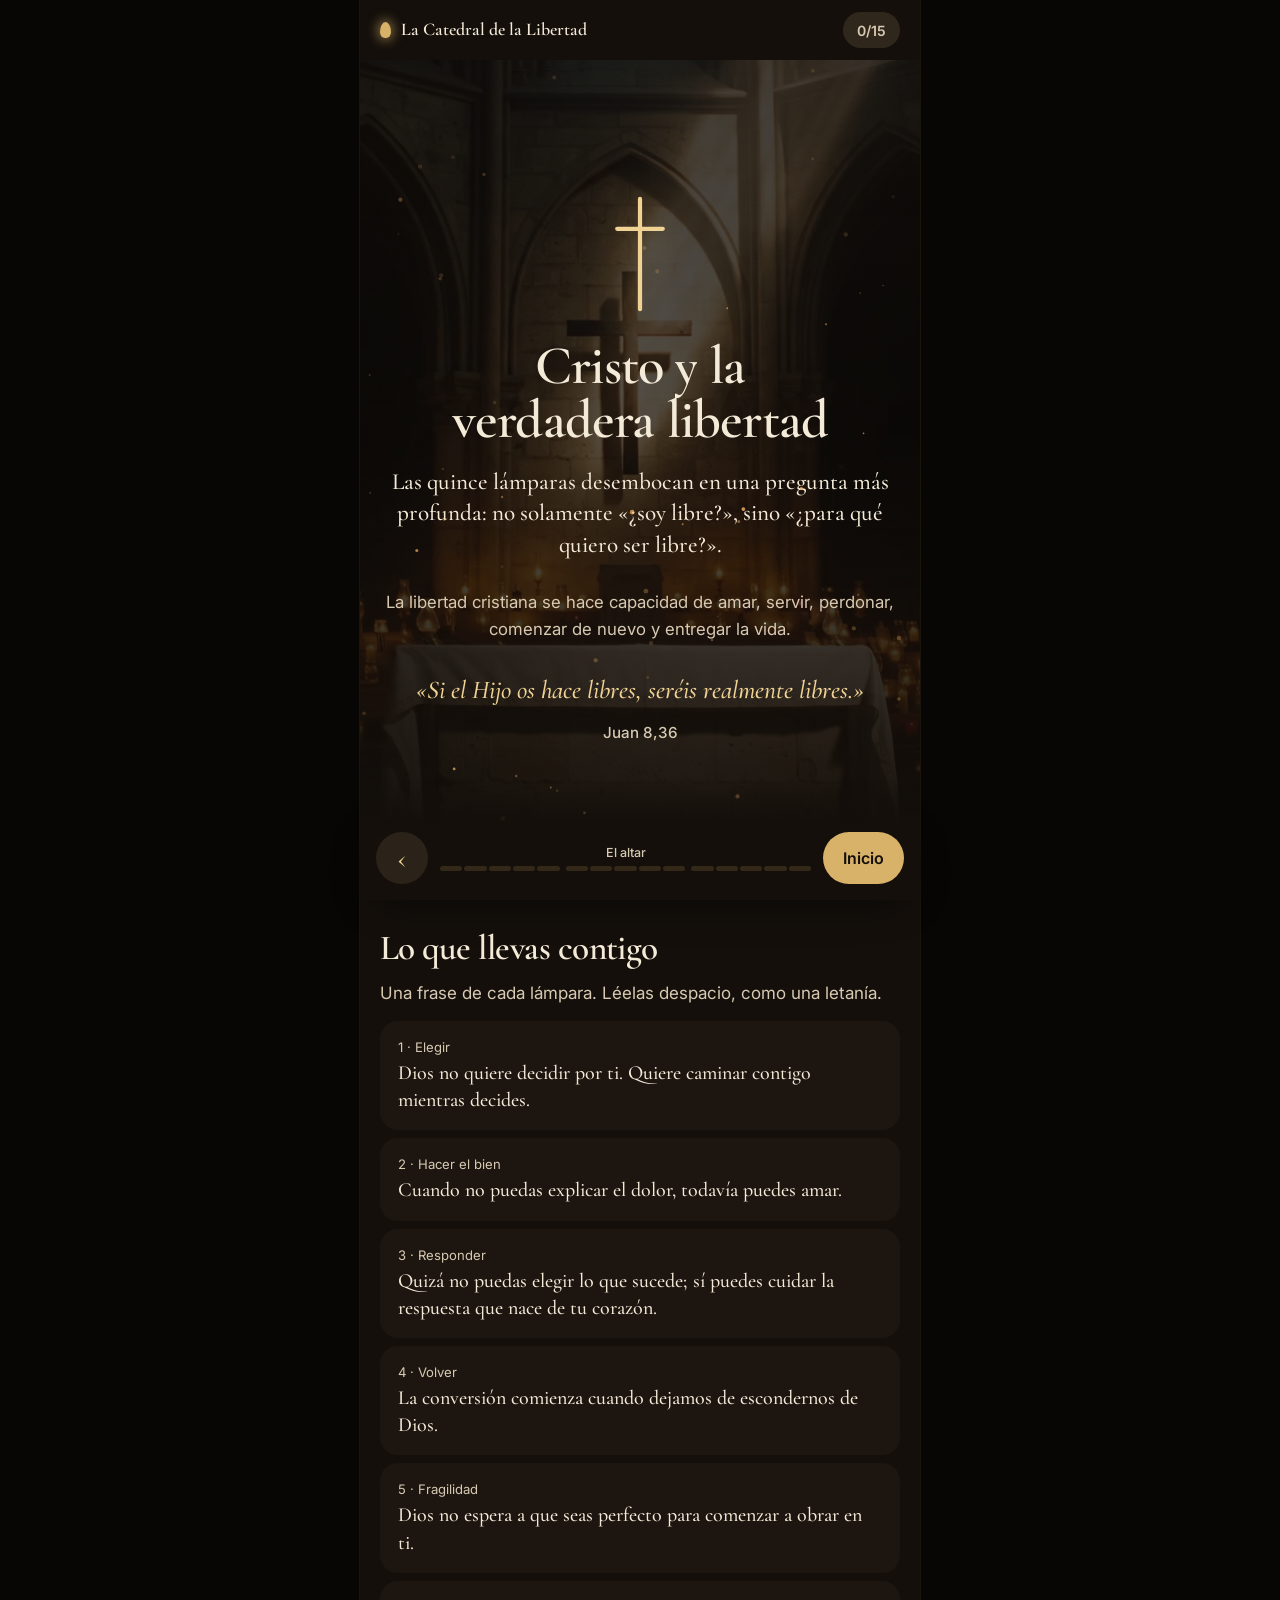
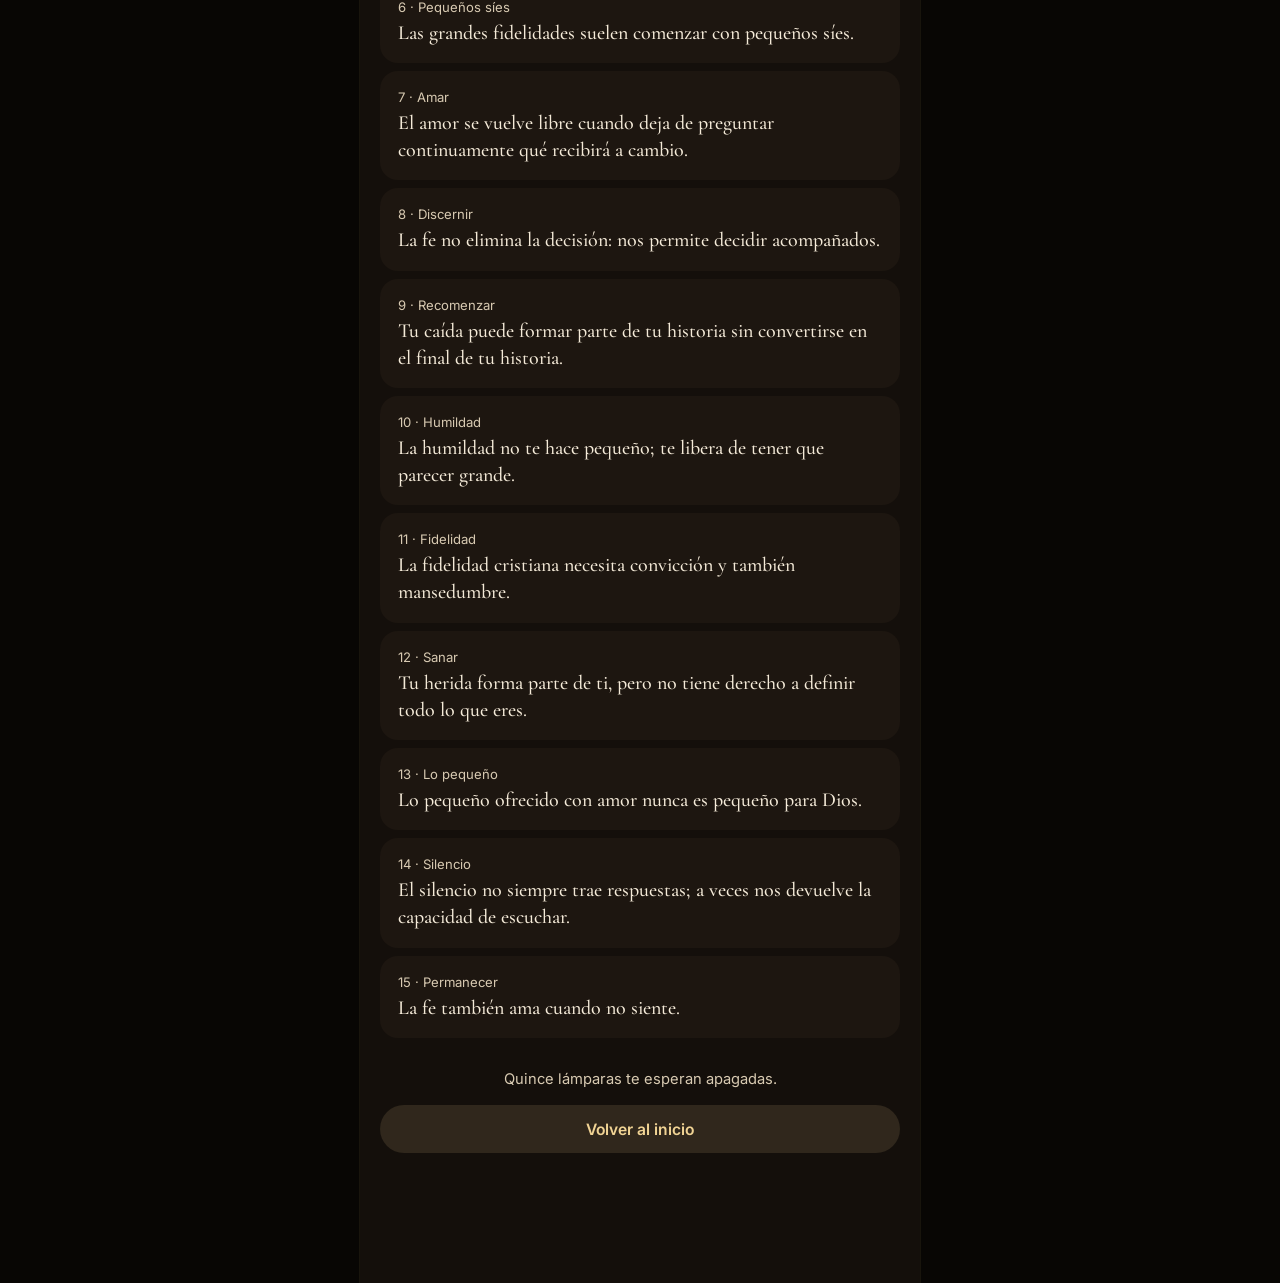
==== commit 6d6a9ffe: "Add files via upload" ====
--- a/altar.html
+++ b/altar.html
@@ -13,7 +13,7 @@
 <link rel="preconnect" href="https://fonts.googleapis.com">
 <link rel="preconnect" href="https://fonts.gstatic.com" crossorigin>
 <link href="https://fonts.googleapis.com/css2?family=Cormorant+Garamond:ital,wght@0,500;0,600;0,700;1,500&family=Inter:wght@400;500;600&display=swap" rel="stylesheet">
-<link rel="stylesheet" href="estilo.css?v=6">
+<link rel="stylesheet" href="estilo.css?v=7">
 </head>
 <body class="pagina-altar">
 <header class="cabecera">
@@ -37,8 +37,8 @@
     <a class="btn btn-linea" href="index.html">Volver al inicio</a>
   </section>
 </main>
-<script src="contenido.js?v=6"></script>
-<script src="app.js?v=6"></script>
-<script src="efectos.js?v=6"></script>
+<script src="contenido.js?v=7"></script>
+<script src="app.js?v=7"></script>
+<script src="efectos.js?v=7"></script>
 </body>
 </html>
--- a/estilo.css
+++ b/estilo.css
@@ -30,7 +30,7 @@
 /* ---------- cabecera ---------- */
 .cabecera{position:fixed;top:0;left:50%;z-index:30;width:100%;max-width:var(--col);transform:translateX(-50%);
   display:flex;align-items:center;justify-content:space-between;gap:12px;padding:calc(12px + env(safe-area-inset-top)) var(--m) 12px;transition:background .3s}
-.cabecera.compacta,.pagina-lampara .cabecera,.pagina-etapa .cabecera,.pagina-altar .cabecera{background:rgba(20,15,11,.94)}
+.cabecera.compacta,.pagina-lampara .cabecera,.pagina-etapa .cabecera,.pagina-altar .cabecera{background:var(--noche)}
 .marca{display:flex;align-items:center;gap:10px;font:600 1.12rem/1 var(--serif);color:var(--marfil);text-decoration:none}
 .llama{width:11px;height:16px;border-radius:50% 50% 45% 45%/62% 62% 38% 38%;background:var(--oro);box-shadow:0 0 12px 2px rgba(240,200,120,.55);animation:llama 2.6s ease-in-out infinite}
 @keyframes llama{50%{transform:scale(.9,1.08);box-shadow:0 0 18px 4px rgba(240,200,120,.7)}}
@@ -62,10 +62,10 @@
 .entradilla{font:500 clamp(1.22rem,4.8vw,1.45rem)/1.35 var(--serif);color:var(--marfil);margin:20px 0 28px}
 .progreso{margin:16px 0 0;color:var(--marfil-2);font-size:.92rem;text-align:center}
 
-.camino{background:var(--noche);padding:64px var(--m) 40px}
-.camino h2{font-size:2.6rem;margin-bottom:14px}
+.camino{background:var(--noche);padding:36px var(--m) 40px}
+.camino h2{font-size:2.4rem;margin-bottom:8px}
 .camino-intro{font-size:var(--lectura);color:var(--marfil-2)}
-.ruta{list-style:none;margin:28px 0 0;padding:0;position:relative}
+.ruta{list-style:none;margin:20px 0 0;padding:0;position:relative}
 .ruta::before{content:"";position:absolute;left:27px;top:20px;bottom:30px;width:2px;background:rgba(217,178,106,.25)}
 .ruta li{position:relative}
 .ruta a{display:flex;align-items:center;gap:16px;text-decoration:none;color:var(--marfil)}
@@ -192,6 +192,8 @@
 .bc-seg i:nth-child(5),.bc-seg i:nth-child(10){margin-right:4px}
 .bc-seg i.encendida{background:var(--oro-3)}
 .bc-seg i.aqui{background:var(--oro-2)}
+.barra-camino::before{content:"";position:absolute;left:-10px;right:-10px;bottom:calc(-10px - env(safe-area-inset-bottom));height:calc(100% + 56px + env(safe-area-inset-bottom));z-index:-1;pointer-events:none;
+  background:linear-gradient(0deg,var(--noche) 0%,var(--noche) 55%,rgba(20,15,11,0) 100%)}
 .lectura-barra{position:fixed;left:50%;top:0;width:100%;max-width:var(--col);transform:translateX(-50%);height:3px;z-index:40;pointer-events:none}
 .lectura-barra i{display:block;height:100%;background:var(--oro);transform-origin:left;transform:scaleX(0)}
 
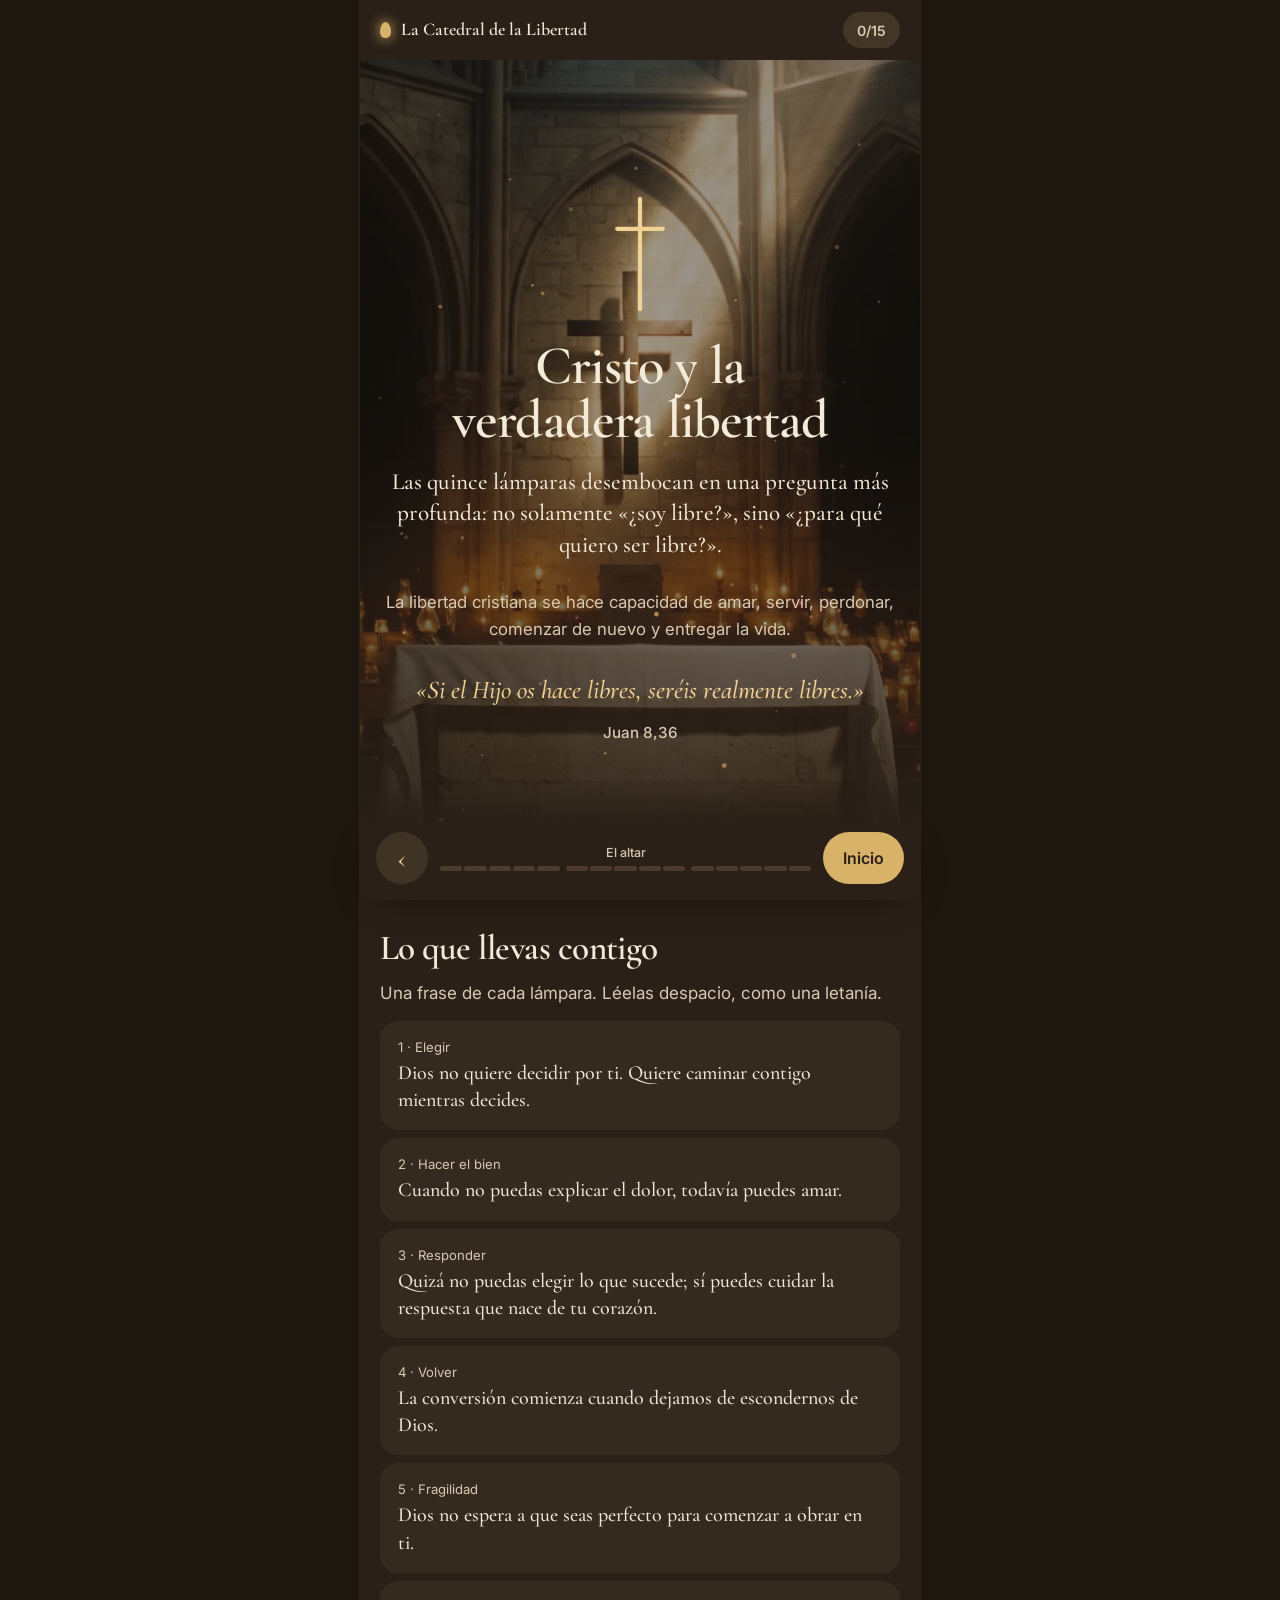
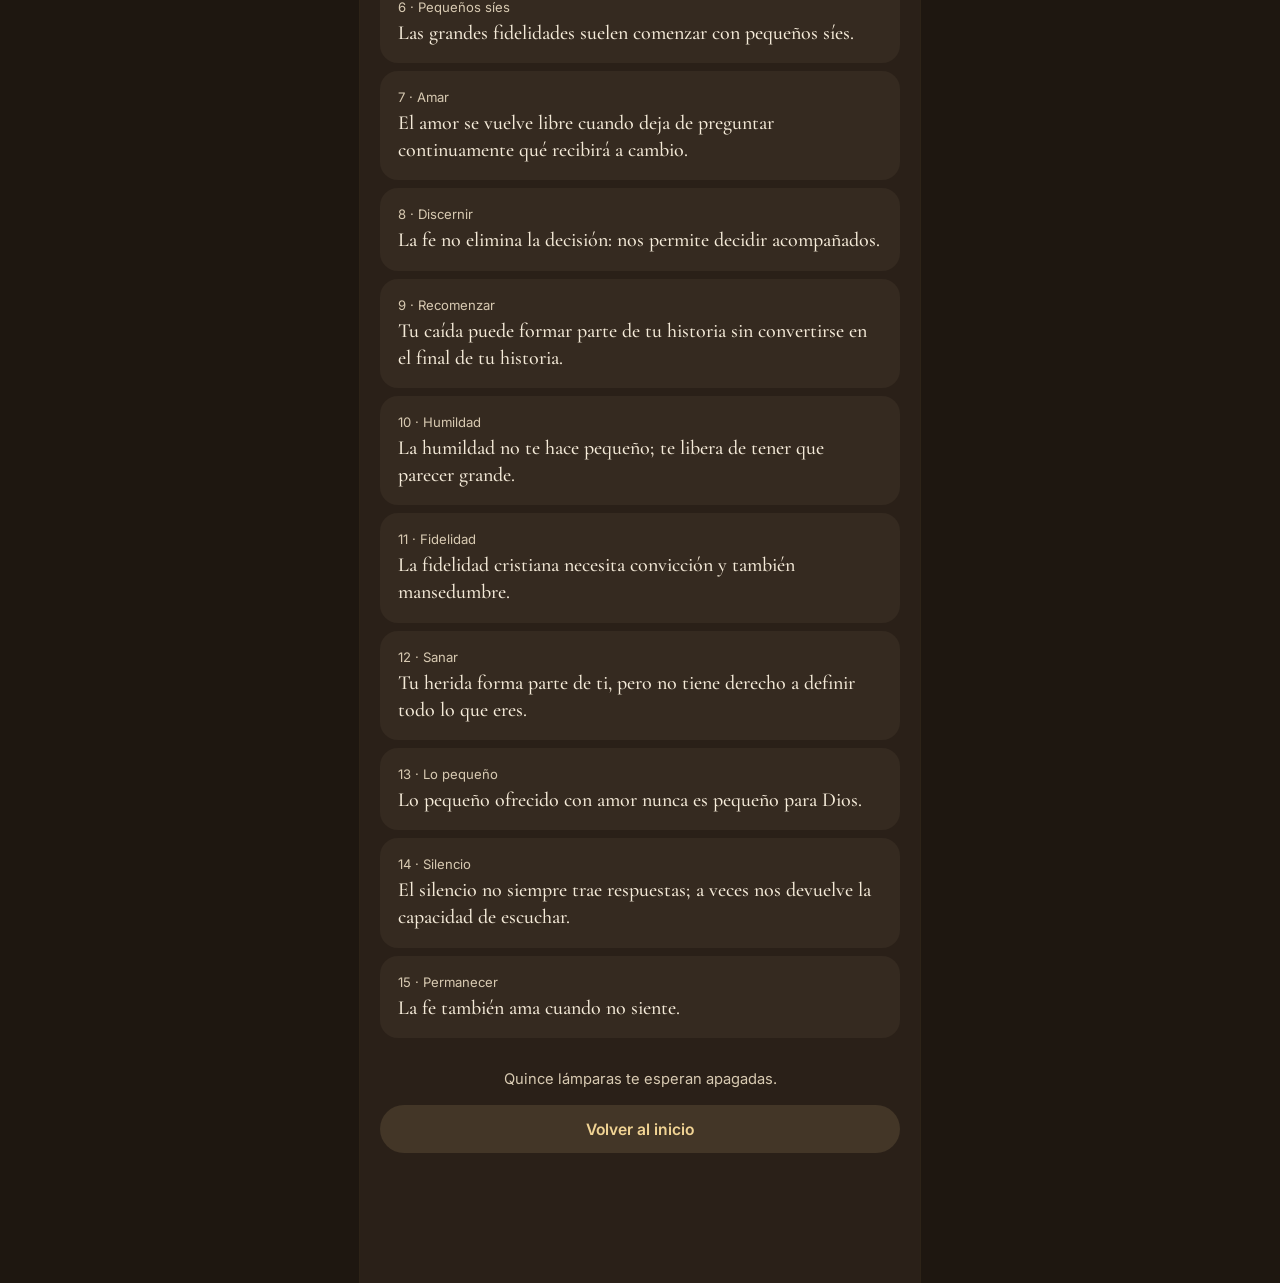
==== commit 374b1970: "Add files via upload" ====
--- a/altar.html
+++ b/altar.html
@@ -5,7 +5,7 @@
 <meta name="viewport" content="width=device-width,initial-scale=1,viewport-fit=cover">
 <title>El altar · La Catedral de la Libertad</title>
 <meta name="description" content="El final del camino: Cristo y la verdadera libertad.">
-<meta name="theme-color" content="#140f0b">
+<meta name="theme-color" content="#2a2018">
 <meta property="og:title" content="La Catedral de la Libertad">
 <meta property="og:description" content="Un camino en tres etapas y quince lámparas para descubrir con Cristo para qué queremos ser libres.">
 <meta property="og:image" content="assets_img/foto-nave.webp">
@@ -13,7 +13,7 @@
 <link rel="preconnect" href="https://fonts.googleapis.com">
 <link rel="preconnect" href="https://fonts.gstatic.com" crossorigin>
 <link href="https://fonts.googleapis.com/css2?family=Cormorant+Garamond:ital,wght@0,500;0,600;0,700;1,500&family=Inter:wght@400;500;600&display=swap" rel="stylesheet">
-<link rel="stylesheet" href="estilo.css?v=7">
+<link rel="stylesheet" href="estilo.css?v=8">
 </head>
 <body class="pagina-altar">
 <header class="cabecera">
@@ -37,8 +37,8 @@
     <a class="btn btn-linea" href="index.html">Volver al inicio</a>
   </section>
 </main>
-<script src="contenido.js?v=7"></script>
-<script src="app.js?v=7"></script>
-<script src="efectos.js?v=7"></script>
+<script src="contenido.js?v=8"></script>
+<script src="app.js?v=8"></script>
+<script src="efectos.js?v=8"></script>
 </body>
 </html>
--- a/estilo.css
+++ b/estilo.css
@@ -2,7 +2,7 @@
    Familia visual de Huellas franciscanas: negro, oro, Cormorant Garamond + Inter.
    En pantallas grandes se muestra la misma columna de móvil, centrada. */
 :root{
-  --noche:#140f0b; --noche-2:#1d1610; --tierra:#2a2018; --tierra-2:#342819;
+  --noche:#2a2018; --noche-2:#352a20; --tierra:#423326; --tierra-2:#4d3c2c;
   --oro:#d9b26a; --oro-2:#f0d394; --oro-3:#a9803f;
   --marfil:#f4ead8; --marfil-2:#d8cab2; --gris:#a89a86;
   --serif:'Cormorant Garamond',Georgia,'Times New Roman',serif;
@@ -15,7 +15,7 @@
 html{scroll-behavior:smooth;-webkit-text-size-adjust:100%}
 html.letra-grande{--lectura:1.36rem}
 @media (prefers-reduced-motion:reduce){html{scroll-behavior:auto}}
-body{margin:0;background:#0b0806;color:var(--marfil);font:17px/1.6 var(--sans);-webkit-font-smoothing:antialiased;overflow-x:hidden;-webkit-tap-highlight-color:transparent}
+body{margin:0;background:#2a2018;color:var(--marfil);font:17px/1.6 var(--sans);-webkit-font-smoothing:antialiased;overflow-x:hidden;-webkit-tap-highlight-color:transparent}
 img{max-width:100%;display:block}
 a{color:var(--oro-2);text-underline-offset:3px}
 button{font:inherit;color:inherit;cursor:pointer}
@@ -52,11 +52,12 @@
 
 /* ---------- portada ---------- */
 #foto-nave{position:fixed;inset:0;z-index:0;overflow:hidden;background:var(--noche);transform-origin:50% 48%;will-change:transform}
-#foto-nave img{width:100%;height:100%;object-fit:cover;object-position:50% 45%;filter:brightness(.82) saturate(.95)}
-#foto-nave .foto3d{filter:brightness(.82) saturate(.95)}
+#foto-nave img{width:100%;height:100%;object-fit:cover;object-position:50% 45%;filter:brightness(1.05) saturate(1.05)}
+#foto-nave .foto3d{filter:brightness(1.05) saturate(1.05)}
 #nave{position:fixed;inset:0;z-index:0;display:block;background:radial-gradient(90% 70% at 50% 40%,#2f2216 0%,#1a130d 50%,#0d0907 100%)}
 body.con-foto #nave{background:none}
-#velo{position:fixed;inset:0;z-index:1;pointer-events:none;background:linear-gradient(0deg,rgba(13,9,7,.95) 0%,rgba(13,9,7,.6) 45%,rgba(13,9,7,.15) 100%)}
+#velo{position:fixed;inset:0;z-index:1;pointer-events:none;background:linear-gradient(0deg,rgba(30,22,15,.82) 0%,rgba(30,22,15,.2) 42%,rgba(30,22,15,0) 70%)}
+.hero h1,.hero .entradilla{text-shadow:0 2px 18px rgba(20,14,9,.85),0 1px 3px rgba(20,14,9,.9)}
 .hero{min-height:100vh;min-height:100svh;display:flex;flex-direction:column;justify-content:flex-end;padding:110px var(--m) 40px}
 .hero h1{font-size:clamp(3.1rem,14vw,4.6rem);line-height:.92;letter-spacing:-.03em}
 .entradilla{font:500 clamp(1.22rem,4.8vw,1.45rem)/1.35 var(--serif);color:var(--marfil);margin:20px 0 28px}
@@ -76,7 +77,7 @@
 .re-tit{font:600 1.5rem/1.1 var(--serif)}
 .re-sub{font-size:.88rem;color:var(--marfil-2)}
 .ruta-lampara a{padding:8px 0}
-.rl-img{position:relative;z-index:1;flex:0 0 56px;height:56px;border-radius:50%;overflow:hidden;background:var(--tierra);filter:saturate(.45) brightness(.65);transition:filter .4s}
+.rl-img{position:relative;z-index:1;flex:0 0 56px;height:56px;border-radius:50%;overflow:hidden;background:var(--tierra);filter:saturate(.7) brightness(.85);transition:filter .4s}
 .rl-img img{width:100%;height:100%;object-fit:cover}
 .encendida .rl-img,.aqui .rl-img{filter:none}
 .rl-txt{flex:1;display:flex;flex-direction:column;min-width:0}
@@ -97,8 +98,8 @@
 .pagina-etapa main{padding-bottom:110px}
 .etapa-hero{position:relative;padding-top:64px}
 .etapa-foto{position:relative;margin:0;aspect-ratio:4/5;overflow:hidden;background:var(--tierra)}
-.etapa-foto img,.etapa-foto .foto3d{width:100%;height:100%;object-fit:cover;filter:brightness(.7)}
-.etapa-foto::after{content:"";position:absolute;inset:0;background:linear-gradient(0deg,var(--noche) 0%,rgba(20,15,11,.2) 55%,rgba(20,15,11,0) 80%)}
+.etapa-foto img,.etapa-foto .foto3d{width:100%;height:100%;object-fit:cover;filter:brightness(1.02)}
+.etapa-foto::after{content:"";position:absolute;inset:0;background:linear-gradient(0deg,var(--noche) 0%,rgba(42,32,24,.15) 50%,rgba(42,32,24,0) 75%)}
 .etapa-txt{position:relative;z-index:2;margin-top:-190px;padding:0 var(--m)}
 .etapa-num{font:600 5.4rem/.8 var(--serif);color:var(--oro);margin:0 0 6px}
 .etapa-hero h1{font-size:clamp(2.6rem,11vw,3.4rem)}
@@ -114,10 +115,10 @@
 @property --s{syntax:'<number>';inherits:true;initial-value:1.03}
 .lamp-foto{position:relative;margin:0;height:62vh;height:62svh;min-height:380px;overflow:hidden;background:var(--noche);--s:1.03;transition:--s 8s linear}
 .lamp.encendida .lamp-foto{--s:1.09}
-.lamp-foto img,.lamp-foto .foto3d{width:100%;height:100%;object-fit:cover;display:block;filter:brightness(.55) saturate(.55);transition:filter 1.6s var(--ease);
+.lamp-foto img,.lamp-foto .foto3d{width:100%;height:100%;object-fit:cover;display:block;filter:brightness(.85) saturate(.85);transition:filter 1.6s var(--ease);
   transform:translate3d(0,var(--py,0px),0) scale(var(--s));will-change:transform}
-.lamp.encendida .lamp-foto img,.lamp.encendida .lamp-foto .foto3d{filter:brightness(.95) saturate(1.05)}
-.lamp-velo{position:absolute;inset:0;background:linear-gradient(0deg,var(--noche) 0%,rgba(20,15,11,.5) 40%,rgba(20,15,11,0) 70%)}
+.lamp.encendida .lamp-foto img,.lamp.encendida .lamp-foto .foto3d{filter:brightness(1.08) saturate(1.1)}
+.lamp-velo{position:absolute;inset:0;background:linear-gradient(0deg,var(--noche) 0%,rgba(42,32,24,.4) 35%,rgba(42,32,24,0) 60%)}
 .lamp-foto.destello::after{content:"";position:absolute;inset:0;z-index:3;pointer-events:none;background:radial-gradient(60% 60% at 50% 60%,rgba(255,226,160,.55),rgba(255,226,160,0) 70%);animation:destello 1.4s var(--ease) forwards}
 @keyframes destello{from{opacity:1}to{opacity:0}}
 .lamp-cab{position:relative;z-index:2;margin-top:-170px;padding:0 var(--m) 40px}
@@ -159,8 +160,8 @@
 .pagina-altar main{padding-bottom:110px}
 .altar-hero{position:relative;isolation:isolate;min-height:100vh;min-height:100svh;display:flex;flex-direction:column;align-items:center;justify-content:center;text-align:center;padding:100px var(--m) 60px}
 .altar-fondo{position:absolute;inset:0;z-index:-1;overflow:hidden}
-.altar-fondo img,.altar-fondo .foto3d{width:100%;height:100%;object-fit:cover;filter:brightness(.5)}
-.altar-fondo::after{content:"";position:absolute;inset:0;background:linear-gradient(0deg,var(--noche) 0%,rgba(20,15,11,.4) 50%,rgba(20,15,11,.6) 100%)}
+.altar-fondo img,.altar-fondo .foto3d{width:100%;height:100%;object-fit:cover;filter:brightness(.82)}
+.altar-fondo::after{content:"";position:absolute;inset:0;background:linear-gradient(0deg,var(--noche) 0%,rgba(42,32,24,.3) 50%,rgba(42,32,24,.35) 100%)}
 .altar-cruz{width:72px;height:auto;stroke:var(--oro-2);stroke-width:7;stroke-linecap:round;fill:none;margin-bottom:26px;filter:drop-shadow(0 0 24px rgba(240,200,120,.55));animation:cruz 5s ease-in-out infinite}
 @keyframes cruz{50%{filter:drop-shadow(0 0 40px rgba(240,200,120,.85))}}
 .altar-hero h1{font-size:clamp(2.6rem,11vw,3.4rem);line-height:.98}
@@ -180,7 +181,7 @@
 /* ---------- barra fija: anterior · progreso · siguiente ---------- */
 .barra-camino{position:fixed;left:50%;bottom:calc(10px + env(safe-area-inset-bottom));z-index:35;transform:translateX(-50%);
   width:calc(min(100%, var(--col)) - 20px);display:grid;grid-template-columns:52px 1fr auto;align-items:center;gap:6px;padding:6px;border-radius:999px;
-  background:rgba(20,15,11,.96);box-shadow:0 12px 36px rgba(0,0,0,.55)}
+  background:rgba(36,27,20,.97);box-shadow:0 12px 36px rgba(0,0,0,.4)}
 .barra-camino a{display:flex;align-items:center;justify-content:center;gap:6px;min-height:52px;border-radius:999px;text-decoration:none;color:var(--marfil);font:600 1rem var(--sans)}
 .bc-ant{font:400 2rem/1 var(--serif)!important;color:var(--oro-2)!important;background:rgba(240,211,148,.1)}
 .bc-sig{padding:0 20px;background:var(--oro);color:var(--noche)!important}
@@ -214,4 +215,4 @@
   .js .aparece{opacity:1;transform:none;transition:none}
   .pal>span{transform:none;transition:none}
 }
-@media (min-width:600px){ body{background:#080604} main,.pie{box-shadow:0 0 0 1px rgba(217,178,106,.08)} }
+@media (min-width:600px){ body{background:#1e1710} main,.pie{box-shadow:0 0 0 1px rgba(217,178,106,.08)} }
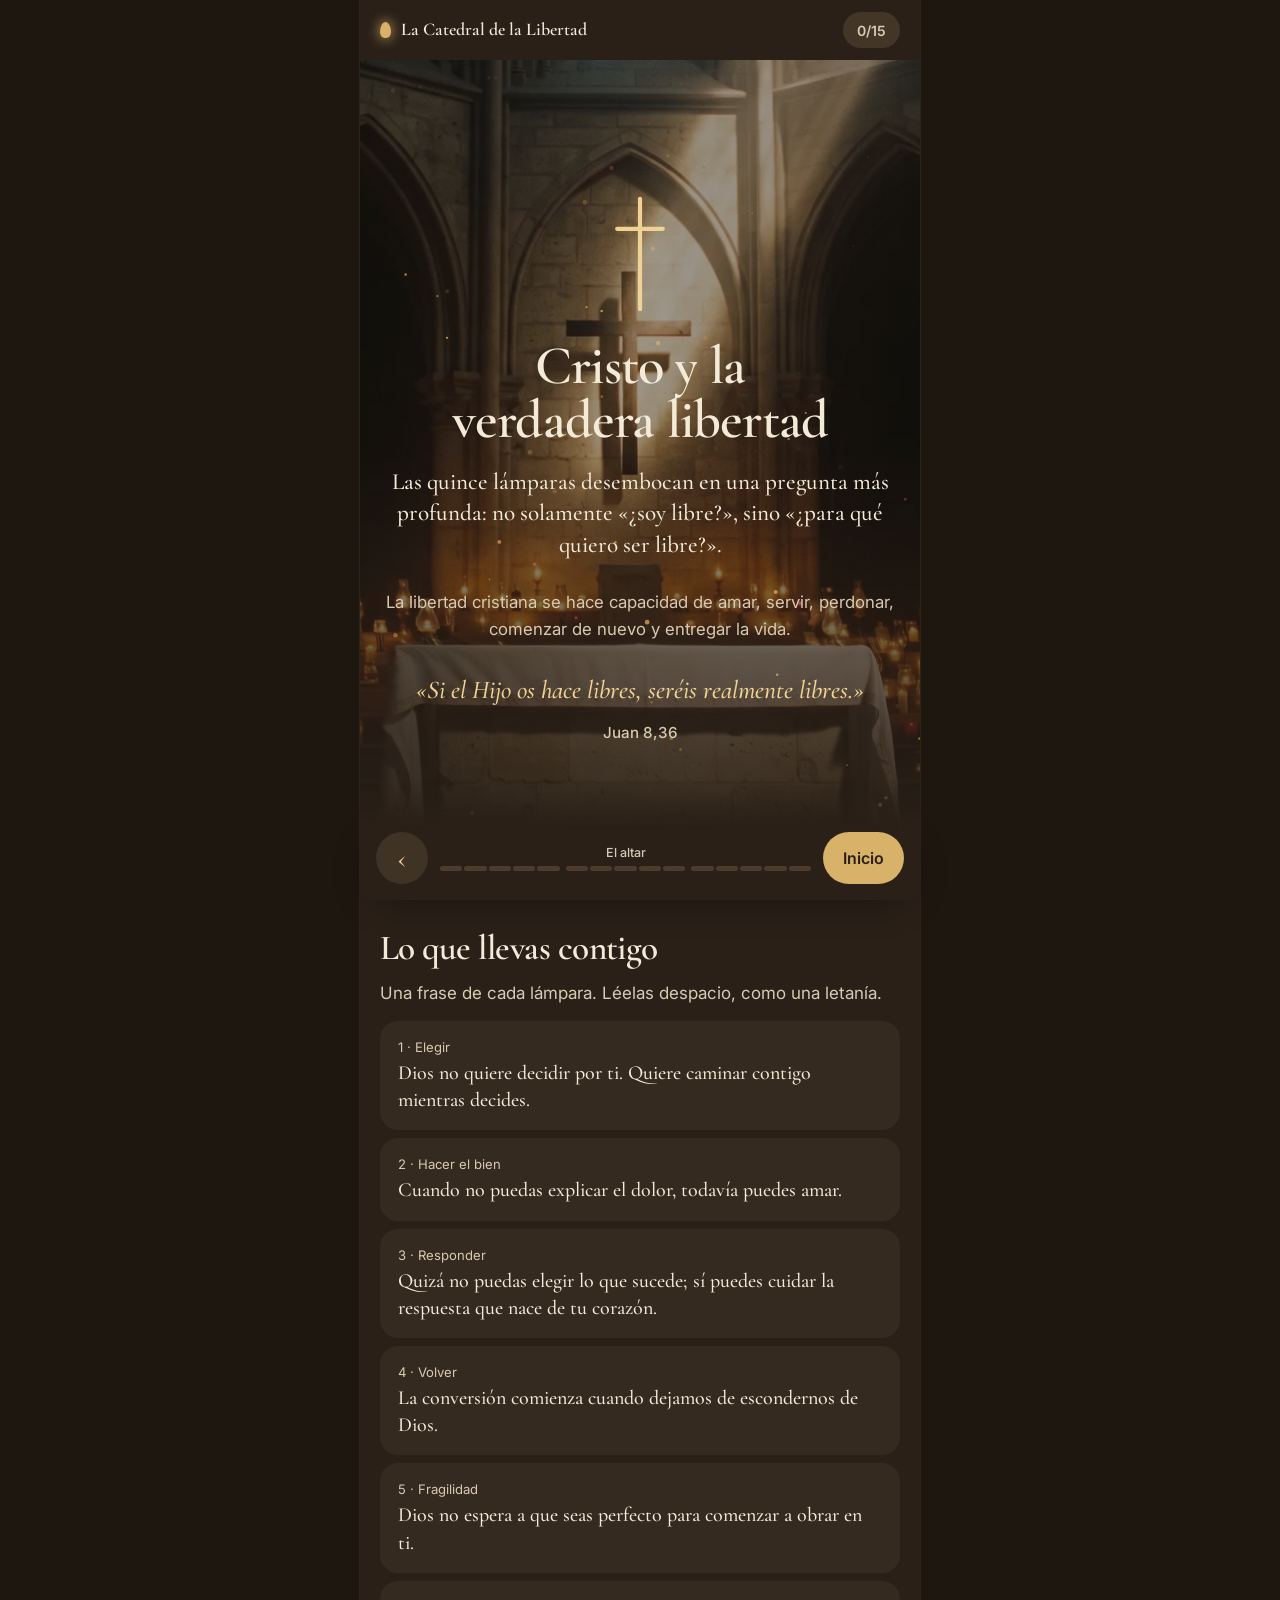
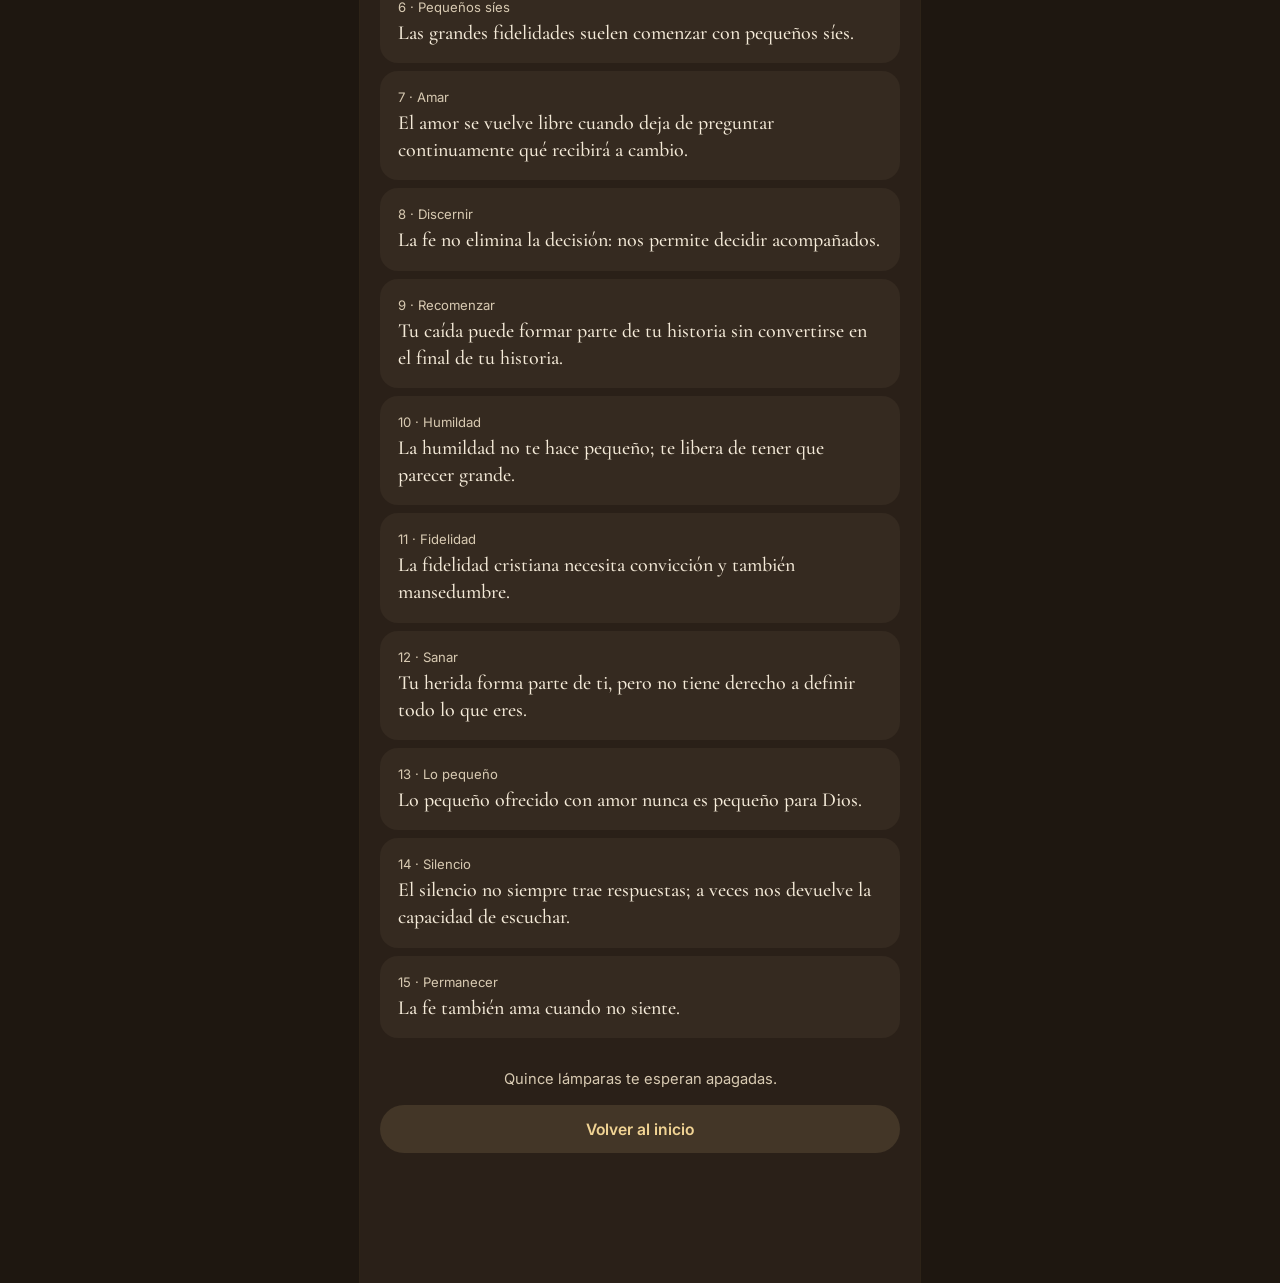
==== commit 2fdb4f59: "Add files via upload" ====
--- a/altar.html
+++ b/altar.html
@@ -13,7 +13,7 @@
 <link rel="preconnect" href="https://fonts.googleapis.com">
 <link rel="preconnect" href="https://fonts.gstatic.com" crossorigin>
 <link href="https://fonts.googleapis.com/css2?family=Cormorant+Garamond:ital,wght@0,500;0,600;0,700;1,500&family=Inter:wght@400;500;600&display=swap" rel="stylesheet">
-<link rel="stylesheet" href="estilo.css?v=8">
+<link rel="stylesheet" href="estilo.css?v=9">
 </head>
 <body class="pagina-altar">
 <header class="cabecera">
@@ -37,8 +37,8 @@
     <a class="btn btn-linea" href="index.html">Volver al inicio</a>
   </section>
 </main>
-<script src="contenido.js?v=8"></script>
-<script src="app.js?v=8"></script>
-<script src="efectos.js?v=8"></script>
+<script src="contenido.js?v=9"></script>
+<script src="app.js?v=9"></script>
+<script src="efectos.js?v=9"></script>
 </body>
 </html>
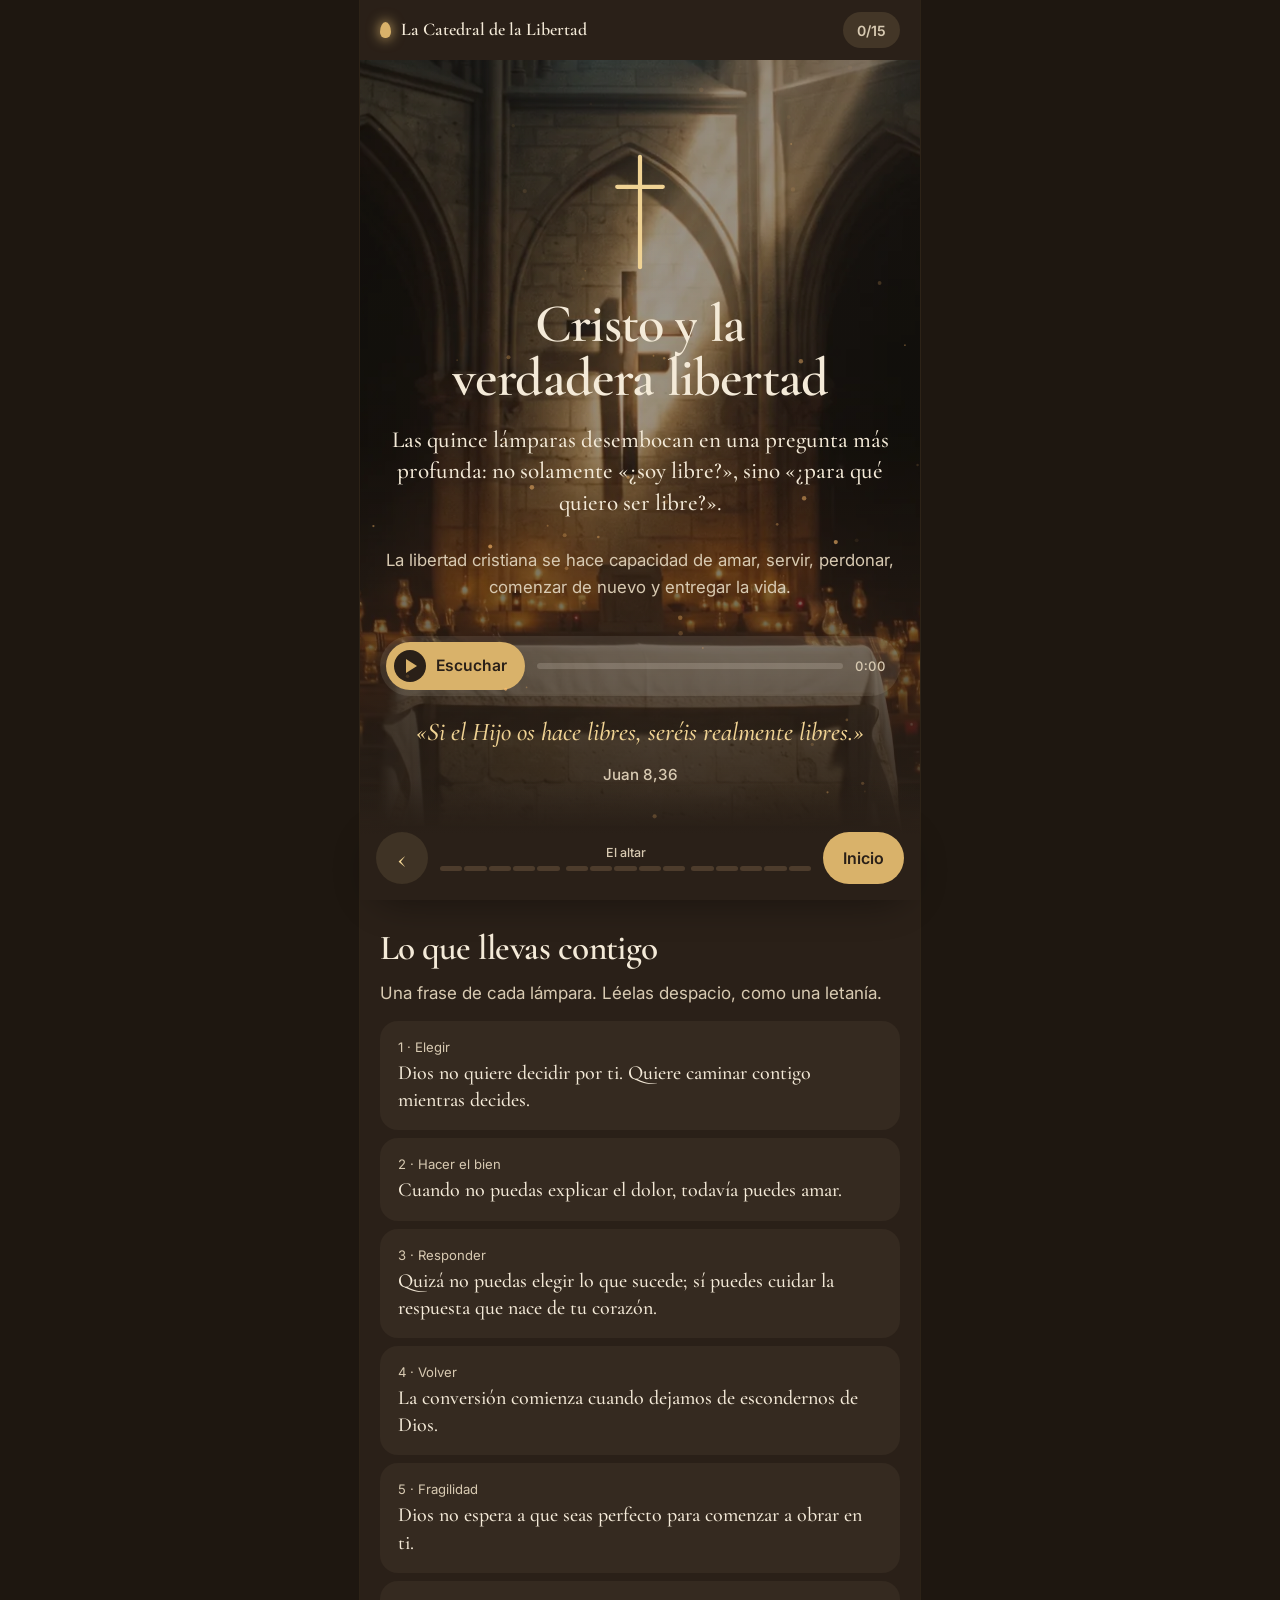
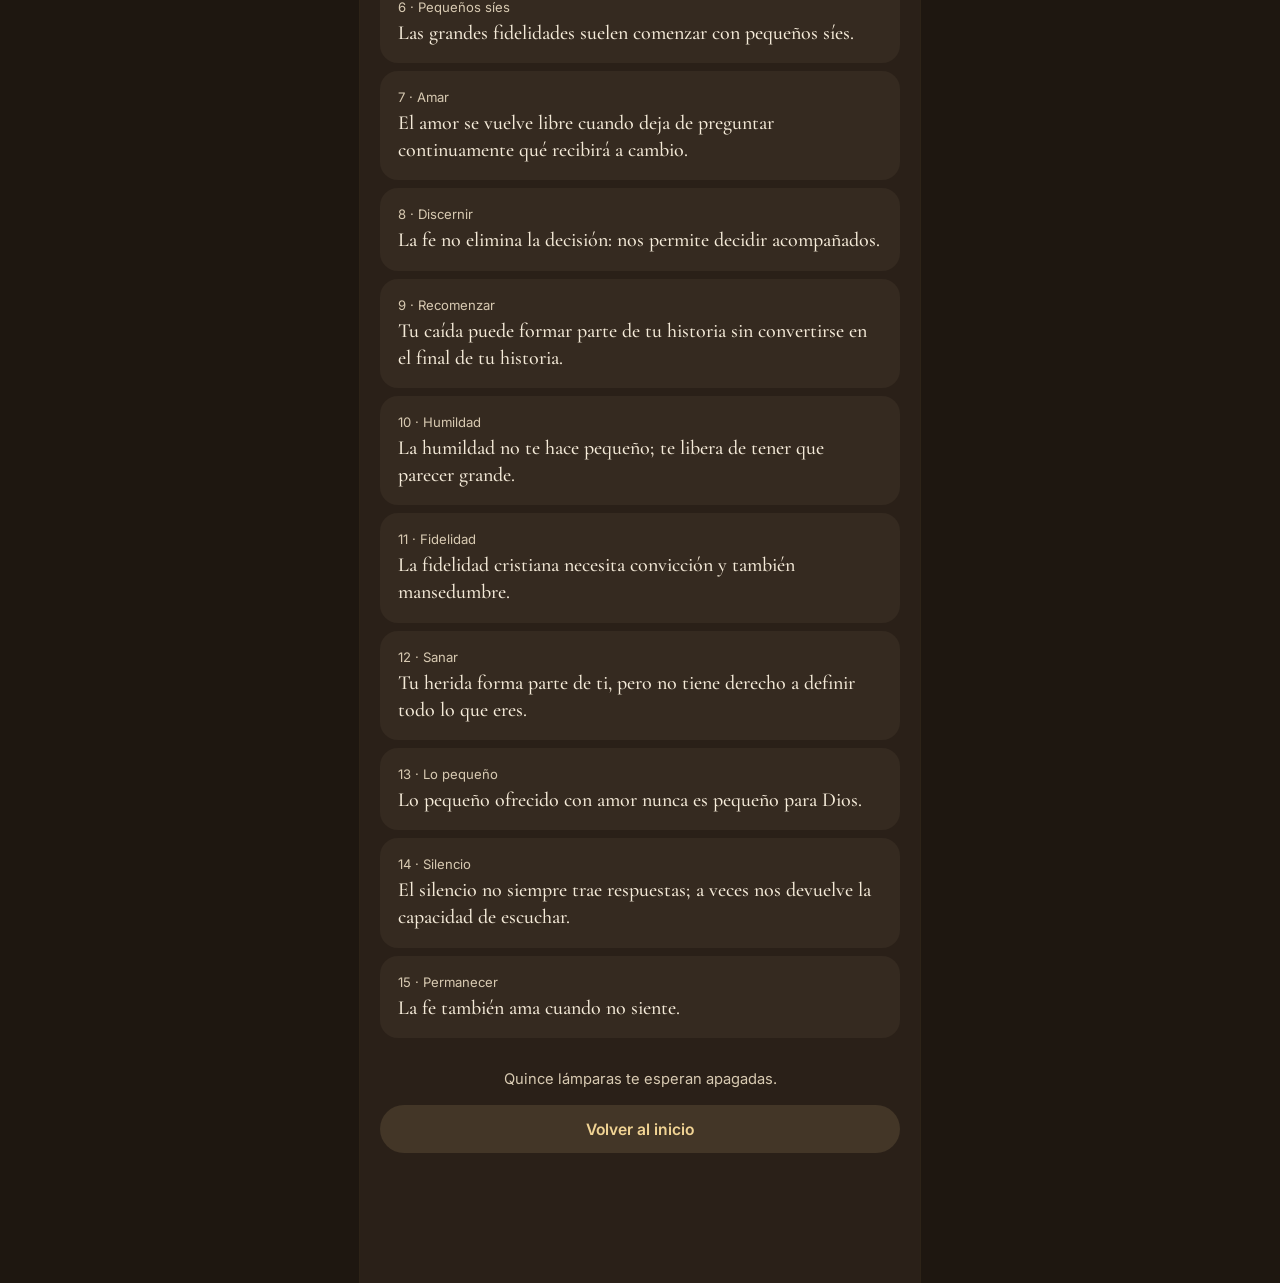
==== commit 3ff5febf: "Add files via upload" ====
--- a/altar.html
+++ b/altar.html
@@ -13,7 +13,7 @@
 <link rel="preconnect" href="https://fonts.googleapis.com">
 <link rel="preconnect" href="https://fonts.gstatic.com" crossorigin>
 <link href="https://fonts.googleapis.com/css2?family=Cormorant+Garamond:ital,wght@0,500;0,600;0,700;1,500&family=Inter:wght@400;500;600&display=swap" rel="stylesheet">
-<link rel="stylesheet" href="estilo.css?v=9">
+<link rel="stylesheet" href="estilo.css?v=11">
 </head>
 <body class="pagina-altar">
 <header class="cabecera">
@@ -37,8 +37,8 @@
     <a class="btn btn-linea" href="index.html">Volver al inicio</a>
   </section>
 </main>
-<script src="contenido.js?v=9"></script>
-<script src="app.js?v=9"></script>
-<script src="efectos.js?v=9"></script>
+<script src="contenido.js?v=11"></script>
+<script src="app.js?v=11"></script>
+<script src="efectos.js?v=11"></script>
 </body>
 </html>
--- a/estilo.css
+++ b/estilo.css
@@ -85,6 +85,9 @@
 .rl-tit{font:600 1.2rem/1.15 var(--serif)}
 .rl-llama{flex:0 0 12px;height:17px;border-radius:50% 50% 45% 45%/62% 62% 38% 38%;background:var(--tierra-2)}
 .ruta a.encendida .rl-llama{background:var(--oro-2);box-shadow:0 0 14px 3px rgba(240,200,120,.55)}
+.ruta a.encendida .rl-img{box-shadow:0 0 0 3px var(--oro-2),0 0 18px 4px rgba(240,200,120,.45)}
+.ruta a.encendida .rl-num{color:var(--oro-2)}
+.ruta a.encendida .rl-num::after{content:" · encendida"}
 .ruta .aqui > a{background:rgba(217,178,106,.12);border-radius:18px;margin:0 -10px;padding:10px}
 .ruta .aqui > a::after{content:"Sigue aquí";flex:0 0 auto;padding:5px 10px;border-radius:999px;background:var(--oro);color:var(--noche);font:600 .74rem var(--sans)}
 .ruta .aqui .rl-llama{display:none}
@@ -178,6 +181,18 @@
 .let-frase{font:500 1.25rem/1.3 var(--serif)}
 #letania-lista li.encendida .let-frase{color:var(--oro-2)}
 
+/* ---------- reproductor de audio ---------- */
+.audio{display:flex;align-items:center;gap:12px;margin:18px 0 0;padding:6px 14px 6px 6px;border-radius:999px;background:rgba(244,234,216,.1);max-width:100%}
+.audio[hidden]{display:none}
+.audio-btn{display:inline-flex;align-items:center;gap:10px;min-height:48px;padding:0 18px 0 8px;border:0;border-radius:999px;background:var(--oro);color:var(--noche);font:600 .98rem var(--sans);flex:0 0 auto}
+.audio-ico{width:32px;height:32px;border-radius:50%;background:var(--noche);position:relative}
+.audio-ico::after{content:"";position:absolute;left:12px;top:9px;border-left:11px solid var(--oro);border-top:7px solid transparent;border-bottom:7px solid transparent}
+.sonando .audio-ico::after{left:10px;top:10px;width:4px;height:12px;border:0;background:var(--oro);box-shadow:7px 0 0 var(--oro)}
+.audio-barra{flex:1;height:6px;border-radius:3px;background:rgba(244,234,216,.18);overflow:hidden;cursor:pointer;min-width:40px}
+.audio-barra i{display:block;height:100%;background:var(--oro-2);transform-origin:left;transform:scaleX(0)}
+.audio-t{font:500 .82rem var(--sans);color:var(--marfil-2);white-space:nowrap;font-variant-numeric:tabular-nums}
+.altar-hero .audio{width:100%;margin:18px 0 6px}
+
 /* ---------- barra fija: anterior · progreso · siguiente ---------- */
 .barra-camino{position:fixed;left:50%;bottom:calc(10px + env(safe-area-inset-bottom));z-index:35;transform:translateX(-50%);
   width:calc(min(100%, var(--col)) - 20px);display:grid;grid-template-columns:52px 1fr auto;align-items:center;gap:6px;padding:6px;border-radius:999px;
